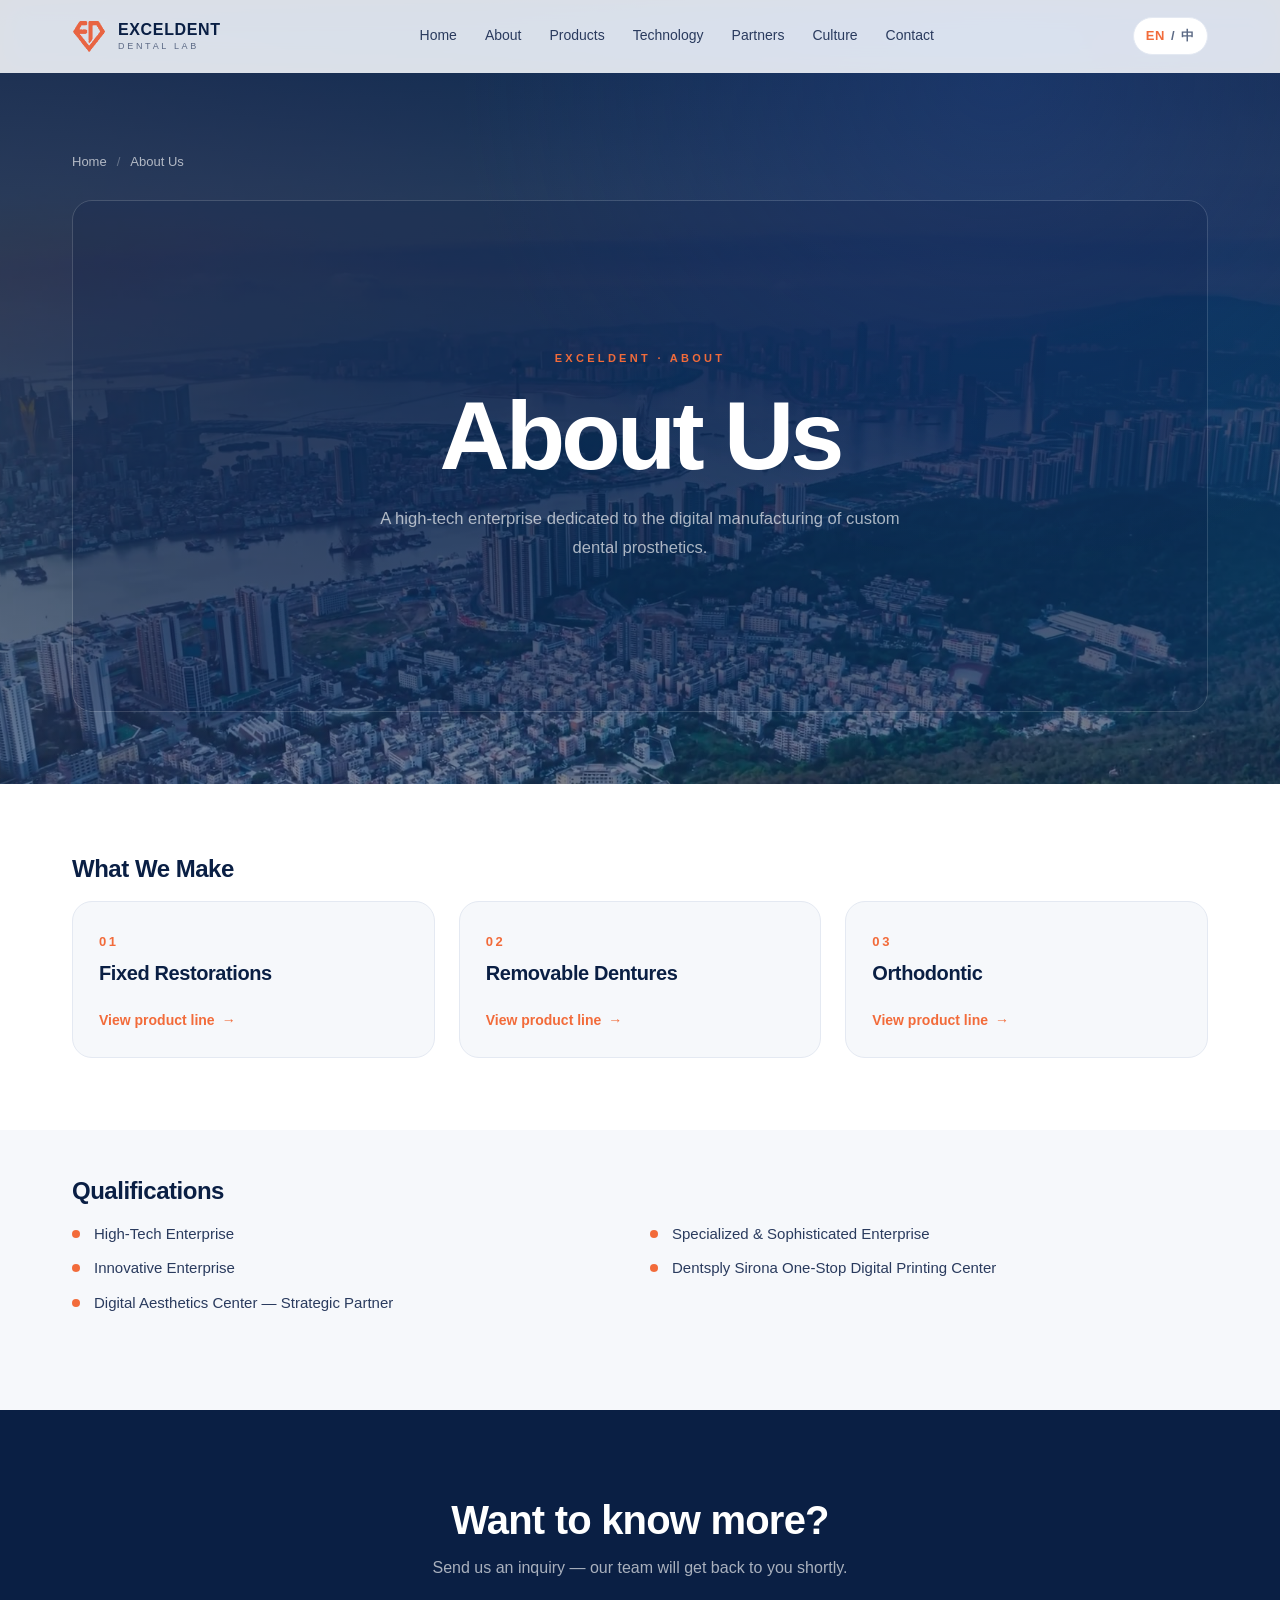
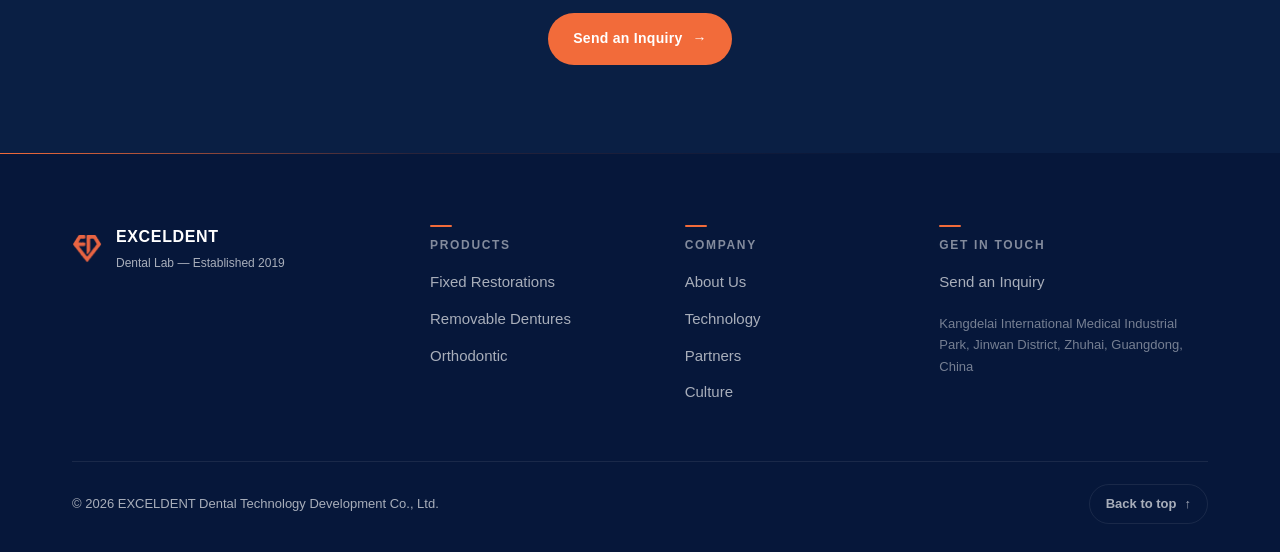
==== about.html @ d8f22cc7 "portfolio: 移除浏览器标签页品牌图标（favicon）" ====
<!DOCTYPE html>
<html lang="en" data-lang="en">
<head>
  <meta charset="UTF-8" />
  <meta name="viewport" content="width=device-width, initial-scale=1.0" />
  <!-- 语言偏好恢复：必须在样式与内容渲染前执行，否则会「先闪英文再变中文」 -->
  <script>
    (function () {
      var L = 'en';
      try {
        var v = localStorage.getItem('exceldent-lang');
        if (v === 'cn' || v === 'en') L = v;
      } catch (e) { /* file:// 或隐私模式下不可用，保持默认英文 */ }
      document.documentElement.setAttribute('data-lang', L);
      document.documentElement.setAttribute('lang', L === 'cn' ? 'zh-CN' : 'en');
    })();
  </script>
  <title>个人作品集 · 关于本项目</title>
  <link rel="stylesheet" href="styles.css" />
</head>
<body>

  <!-- ========== Header（与首页一致） ========== -->
  <header class="site-header" id="site-header">
    <div class="container nav">
      <a href="index.html" class="logo" aria-label="EXCELDENT Dental Lab">
        <span class="logo-mark" aria-hidden="true">
          <img src="assets/brand/diamond-logo.png" alt="" width="34" height="33" />
        </span>
        <span class="logo-text">
          <span class="logo-name">EXCELDENT</span>
          <span class="logo-sub" data-en="DENTAL LAB" data-cn="口腔实验室">DENTAL LAB</span>
        </span>
      </a>

      <nav class="nav-links" aria-label="Primary">
        <a href="index.html" data-en="Home" data-cn="首页">Home</a>
        <a href="index.html#about" data-en="About" data-cn="关于">About</a>
        <a href="index.html#products" data-en="Products" data-cn="产品">Products</a>
        <a href="index.html#technology" data-en="Technology" data-cn="智造">Technology</a>
        <a href="index.html#partners" data-en="Partners" data-cn="伙伴">Partners</a>
        <a href="index.html#culture" data-en="Culture" data-cn="文化">Culture</a>
        <a href="index.html#contact" data-en="Contact" data-cn="联系">Contact</a>
      </nav>

      <div class="nav-actions">
        <button class="lang-toggle" id="lang-toggle" type="button" aria-label="Switch language">
          <span class="lang-opt lang-active" data-lang-opt="en">EN</span>
          <span class="lang-divider">/</span>
          <span class="lang-opt" data-lang-opt="cn">中</span>
        </button>
        <button class="nav-burger" id="nav-burger" type="button" aria-label="Toggle menu">
          <span></span><span></span><span></span>
        </button>
      </div>
    </div>
  </header>

  <main>

    <!-- ========== 版头（像素切换矩阵：关于我们 ⇄ 公司简介） ========== -->
    <section class="pd-hero pd-hero--swap">
      <div class="pd-hero-photo pd-hero-photo--aerial" aria-hidden="true"></div>
      <div class="pd-hero-veil" aria-hidden="true"></div>
      <div class="container pd-hero-content">
        <nav class="pd-crumb" aria-label="Breadcrumb">
          <a href="index.html" data-en="Home" data-cn="首页">Home</a>
          <span class="pd-crumb-sep">/</span>
          <span data-en="About Us" data-cn="关于我们">About Us</span>
        </nav>

        <div class="pixel-swap pixel-swap--hero" id="about-swap">
          <div class="pixel-swap__layer" data-visible="true" id="as-layer-1"></div>
          <div class="pixel-swap__layer" data-visible="false" id="as-layer-2"></div>
        </div>
      </div>
    </section>

    <!-- ========== 主营业务（独立板块）：只放大类名与跳转，具体品类见详情页 ========== -->
    <section class="ab-products">
      <div class="container">
        <h2 class="ab-heading" data-en="What We Make" data-cn="主营业务">What We Make</h2>
        <ul class="ab-lines">
          <li class="ab-line">
            <span class="pd-item-num">01</span>
            <h3 class="pd-item-title" data-en="Fixed Restorations" data-cn="固定修复体">Fixed Restorations</h3>
            <a class="pd-item-link" href="product.html?line=fixed">
              <span data-en="View product line" data-cn="查看产品线">View product line</span>
              <span aria-hidden="true">→</span>
            </a>
          </li>
          <li class="ab-line">
            <span class="pd-item-num">02</span>
            <h3 class="pd-item-title" data-en="Removable Dentures" data-cn="活动可摘义齿">Removable Dentures</h3>
            <a class="pd-item-link" href="product.html?line=removable">
              <span data-en="View product line" data-cn="查看产品线">View product line</span>
              <span aria-hidden="true">→</span>
            </a>
          </li>
          <li class="ab-line">
            <span class="pd-item-num">03</span>
            <h3 class="pd-item-title" data-en="Orthodontic" data-cn="正畸产品线">Orthodontic</h3>
            <a class="pd-item-link" href="product.html?line=ortho">
              <span data-en="View product line" data-cn="查看产品线">View product line</span>
              <span aria-hidden="true">→</span>
            </a>
          </li>
        </ul>
      </div>
    </section>

    <!-- ========== 公司简介与资质 ========== -->
    <section class="pd-main">
      <div class="container">

        <!-- 资质 -->
        <h2 class="ab-heading" data-en="Qualifications" data-cn="荣誉资质">Qualifications</h2>
        <ul class="ab-qual">
          <li data-en="High-Tech Enterprise" data-cn="高新技术企业">High-Tech Enterprise</li>
          <li data-en="Specialized & Sophisticated Enterprise" data-cn="专精特新企业">Specialized &amp; Sophisticated Enterprise</li>
          <li data-en="Innovative Enterprise" data-cn="创新型企业">Innovative Enterprise</li>
          <li data-en="Dentsply Sirona One-Stop Digital Printing Center" data-cn="登士柏西诺德一站式数字化打印中心">Dentsply Sirona One-Stop Digital Printing Center</li>
          <li data-en="Digital Aesthetics Center — Strategic Partner" data-cn="数字美学共享中心战略合作伙伴">Digital Aesthetics Center — Strategic Partner</li>
        </ul>

      </div>
    </section>

    <!-- ========== CTA ========== -->
    <section class="pd-cta">
      <div class="container">
        <h2 class="pd-cta-title" data-en="Want to know more?" data-cn="想了解更多？">Want to know more?</h2>
        <p class="pd-cta-text" data-en="Send us an inquiry — our team will get back to you shortly." data-cn="发送询单，我们的团队会尽快与您联系。">Send us an inquiry — our team will get back to you shortly.</p>
        <a class="btn btn-primary" href="index.html#contact">
          <span data-en="Send an Inquiry" data-cn="发送询单">Send an Inquiry</span>
          <span class="btn-arrow" aria-hidden="true">→</span>
        </a>
      </div>
    </section>

  </main>

  <!-- ========== Footer（与首页一致） ========== -->
  <footer class="site-footer">
    <div class="container">
      <div class="footer-top">
        <div class="footer-col footer-col--brand">
          <div class="footer-brand">
            <span class="logo-mark" aria-hidden="true">
              <img src="assets/brand/diamond-logo.png" alt="" width="30" height="29" />
            </span>
            <div>
              <div class="footer-name">EXCELDENT</div>
              <div class="footer-sub" data-en="Dental Lab — Established 2019" data-cn="口腔实验室 — 始于 2019">Dental Lab — Established 2019</div>
            </div>
          </div>
        </div>

        <nav class="footer-col" aria-label="Products">
          <h4 class="footer-heading" data-en="Products" data-cn="产品">Products</h4>
          <ul class="footer-links">
            <li><a href="product.html?line=fixed" data-en="Fixed Restorations" data-cn="固定修复体">Fixed Restorations</a></li>
            <li><a href="product.html?line=removable" data-en="Removable Dentures" data-cn="活动可摘义齿">Removable Dentures</a></li>
            <li><a href="product.html?line=ortho" data-en="Orthodontic" data-cn="正畸产品线">Orthodontic</a></li>
          </ul>
        </nav>

        <nav class="footer-col" aria-label="Company">
          <h4 class="footer-heading" data-en="Company" data-cn="关于">Company</h4>
          <ul class="footer-links">
            <li><a href="about.html" data-en="About Us" data-cn="企业简介">About Us</a></li>
            <li><a href="index.html#technology" data-en="Technology" data-cn="智造实力">Technology</a></li>
            <li><a href="index.html#partners" data-en="Partners" data-cn="合作伙伴">Partners</a></li>
            <li><a href="index.html#culture" data-en="Culture" data-cn="企业文化">Culture</a></li>
          </ul>
        </nav>

        <div class="footer-col">
          <h4 class="footer-heading" data-en="Get in Touch" data-cn="联系我们">Get in Touch</h4>
          <ul class="footer-links">
            <li><a href="index.html#contact" data-en="Send an Inquiry" data-cn="发送询单">Send an Inquiry</a></li>
          </ul>
          <p class="footer-address" data-en="Kangdelai International Medical Industrial Park, Jinwan District, Zhuhai, Guangdong, China" data-cn="广东省珠海市金湾区康德莱国际医疗产业园">Kangdelai International Medical Industrial Park, Jinwan District, Zhuhai, Guangdong, China</p>
        </div>
      </div>

      <div class="footer-bottom">
        <div class="footer-text" data-en="© 2026 EXCELDENT Dental Technology Development Co., Ltd." data-cn="© 2026 珠海优里卡齿科技术开发有限公司">© 2026 EXCELDENT Dental Technology Development Co., Ltd.</div>
        <button class="footer-top-btn" id="footer-top-btn" type="button">
          <span data-en="Back to top" data-cn="返回顶部">Back to top</span>
          <span class="footer-top-arrow" aria-hidden="true">↑</span>
        </button>
      </div>
    </div>
  </footer>

  <script src="page.js"></script>
  <script src="pixelswap.js"></script>
  <script src="about-swap.js"></script>
  <script src="target-cursor.js"></script>
  <script>
    window.SITE.setTitle('Portfolio · About This Project', '个人作品集 · 关于本项目');
  </script>
</body>
</html>
---- styles.css ----
/* ================================================================
   EXCELDENT Dental Lab — Model Site
   Design tokens
   ================================================================ */
:root {
  /* Brand */
  --navy-900: #0A1F44;
  --navy-800: #112755;
  --navy-700: #1B3266;
  --navy-50:  #EAF0F9;
  --orange:   #F26B3A;
  --orange-d: #D9552A;

  /* Surfaces */
  --bg:        #FFFFFF;
  --bg-alt:    #F6F8FB;
  --bg-dark:   var(--navy-900);
  --bg-dark-2: #06173A;

  /* Text */
  --ink:       #0A1F44;
  --ink-soft:  #2A3B5E;
  --muted:     #5C6A85;
  --on-dark:   #FFFFFF;
  --on-dark-muted: rgba(255, 255, 255, 0.65);

  /* Lines */
  --line:      #E4E9F2;
  --line-dark: rgba(255, 255, 255, 0.08);

  /* Type — 系统字体栈，中英文混合，零外部依赖、完全离线可用 */
  --font-sans: -apple-system, BlinkMacSystemFont, 'Segoe UI', 'PingFang SC',
               'Microsoft YaHei', 'Helvetica Neue', Arial, sans-serif;

  /* Radii */
  --r-sm: 8px;
  --r-md: 14px;
  --r-lg: 20px;
  --r-xl: 28px;

  /* Shadows */
  --shadow-sm: 0 1px 2px rgba(10, 31, 68, 0.06);
  --shadow-md: 0 8px 24px rgba(10, 31, 68, 0.08);
  --shadow-lg: 0 24px 60px rgba(10, 31, 68, 0.12);

  /* Container */
  --container: 1200px;
  --gutter: 32px;
}

/* ================================================================
   Reset
   ================================================================ */
*, *::before, *::after { box-sizing: border-box; }
html { scroll-behavior: smooth; -webkit-text-size-adjust: 100%; }
body {
  margin: 0;
  font-family: var(--font-sans);
  color: var(--ink);
  background: var(--bg);
  line-height: 1.55;
  font-weight: 400;
  -webkit-font-smoothing: antialiased;
  -moz-osx-font-smoothing: grayscale;
}
img, svg { display: block; max-width: 100%; }
button, input, select, textarea { font: inherit; color: inherit; }
a { color: inherit; text-decoration: none; }
ul, ol { padding: 0; margin: 0; list-style: none; }
h1, h2, h3, h4 { margin: 0; font-weight: 800; letter-spacing: -0.02em; line-height: 1.1; }
p { margin: 0; }
.container {
  max-width: var(--container);
  margin: 0 auto;
  padding: 0 var(--gutter);
}

/* ================================================================
   Reveal animation (initial state)
   ================================================================ */
/* 默认可见 —— JS 未就绪或加载失败时内容照常可读，避免整页空白。
   只有 <html> 带上 .js-anim（由 head 内联脚本添加）才交出隐藏初始态给动画接管。 */
.js-anim .reveal, .js-anim .reveal-line, .js-anim [data-reveal] {
  opacity: 0;
  transform: translateY(20px);
}
.reveal-line {
  display: block;
  /* 不再 overflow:hidden — 之前裁掉了 g/p/q/y 等字母的 descender 下伸部分 */
}
.reveal.is-in, .reveal-line.is-in, [data-reveal].is-in {
  opacity: 1;
  transform: none;
  transition: opacity 0.8s ease, transform 0.8s cubic-bezier(0.2, 0.7, 0.2, 1);
}

/* 仅中文显示的元素（如面向公司内部的演示说明） */
html[data-lang="en"] .cn-only { display: none; }

/* ================================================================
   Header
   ================================================================ */
.site-header {
  position: fixed;
  top: 0; left: 0; right: 0;
  z-index: 100;
  background: rgba(255, 255, 255, 0.85);
  backdrop-filter: saturate(180%) blur(14px);
  -webkit-backdrop-filter: saturate(180%) blur(14px);
  border-bottom: 1px solid transparent;
  transition: background 0.3s ease, border-color 0.3s ease;
}
.site-header.is-scrolled {
  background: rgba(255, 255, 255, 0.95);
  border-bottom-color: var(--line);
}
.nav {
  display: flex;
  align-items: center;
  justify-content: space-between;
  height: 72px;
  gap: 24px;
}
.logo {
  display: flex;
  align-items: center;
  gap: 12px;
  color: var(--navy-900);
}
.logo-mark {
  color: var(--orange);
  display: inline-flex;
}
.logo-text {
  display: flex;
  flex-direction: column;
  line-height: 1;
}
.logo-name {
  font-weight: 900;
  letter-spacing: 0.04em;
  font-size: 16px;
  color: var(--navy-900);
}
.logo-sub {
  font-size: 9px;
  letter-spacing: 0.3em;
  color: var(--muted);
  margin-top: 4px;
}
.nav-links {
  display: flex;
  align-items: center;
  gap: 28px;
}
.nav-links a {
  font-size: 14px;
  font-weight: 500;
  color: var(--ink-soft);
  position: relative;
  padding: 6px 0;
  transition: color 0.2s ease;
}
.nav-links a::after {
  content: '';
  position: absolute;
  left: 0; bottom: 0;
  height: 2px; width: 0;
  background: var(--orange);
  transition: width 0.25s ease;
}
.nav-links a:hover { color: var(--navy-900); }
.nav-links a:hover::after { width: 100%; }
.nav-actions {
  display: flex;
  align-items: center;
  gap: 16px;
}
.lang-toggle {
  display: inline-flex;
  align-items: center;
  gap: 6px;
  padding: 8px 12px;
  border: 1px solid var(--line);
  background: var(--bg);
  border-radius: 999px;
  cursor: pointer;
  font-size: 13px;
  font-weight: 600;
  letter-spacing: 0.05em;
  transition: border-color 0.2s ease, background 0.2s ease;
}
.lang-toggle:hover { border-color: var(--navy-900); }
.lang-toggle .lang-opt { color: var(--muted); transition: color 0.2s ease; }
.lang-toggle .lang-opt.lang-active { color: var(--orange); }
.lang-toggle .lang-divider { color: var(--muted); }
.nav-burger {
  display: none;
  width: 40px; height: 40px;
  background: transparent;
  border: 1px solid var(--line);
  border-radius: 10px;
  cursor: pointer;
  flex-direction: column;
  justify-content: center;
  align-items: center;
  gap: 4px;
  padding: 0;
}
.nav-burger span {
  display: block;
  width: 18px;
  height: 2px;
  background: var(--navy-900);
  border-radius: 1px;
}

/* ================================================================
   Hero
   ================================================================ */
.hero {
  position: relative;
  min-height: 100vh;
  background: var(--navy-900);
  color: var(--on-dark);
  overflow: hidden;
  display: flex;
  align-items: center;
  padding: 120px 0 80px;
}
.hero-bg {
  position: absolute;
  inset: 0;
  pointer-events: none;
}

/* Hero 背景层：园区实景（EXCELDENT 厂房正面）+ 深蓝遮罩
   遮罩沿用「中」档 —— 深蓝渐变 .95/.86/.70 + 右上蓝 radial；不叠网格层
   取景 center 80%：楼顶 EXCELDENT 标志升至标题上方空档，不被文字压住 */
.hero-photo {
  position: absolute;
  inset: 0;
  background-image: url("assets/hero/exceldent-hq.jpg");
  background-size: cover;
  background-position: center 80%;
  transform: scale(1.04);
}
.hero-veil {
  position: absolute;
  inset: 0;
  background:
    linear-gradient(100deg,
      rgba(10, 31, 68, 0.95) 0%,
      rgba(10, 31, 68, 0.86) 45%,
      rgba(10, 31, 68, 0.70) 100%),
    radial-gradient(ellipse at 72% 26%, rgba(27, 77, 198, 0.26), transparent 62%);
}

.hero-grid {
  position: absolute;
  inset: 0;
  background-image:
    linear-gradient(rgba(255, 255, 255, 0.04) 1px, transparent 1px),
    linear-gradient(90deg, rgba(255, 255, 255, 0.04) 1px, transparent 1px);
  background-size: 60px 60px;
  mask-image: radial-gradient(ellipse at 50% 40%, #000 30%, transparent 80%);
  -webkit-mask-image: radial-gradient(ellipse at 50% 40%, #000 30%, transparent 80%);
}
.hero-glow {
  position: absolute;
  border-radius: 50%;
  filter: blur(120px);
  opacity: 0.35;
}
.hero-glow--orange {
  width: 480px; height: 480px;
  background: var(--orange);
  top: 10%; left: -100px;
  opacity: 0.18;
}
.hero-glow--blue {
  width: 600px; height: 600px;
  background: #1B4DC6;
  bottom: -200px; right: -150px;
  opacity: 0.25;
}
.hero-content {
  position: relative;
  z-index: 2;
  max-width: 980px;
}
.hero-eyebrow {
  position: relative;
  top: 36px; /* 下移让出背景楼顶 EXCELDENT 字样（纯视觉偏移，不动布局） */
  display: inline-flex;
  align-items: center;
  gap: 10px;
  font-size: 12px;
  font-weight: 600;
  letter-spacing: 0.25em;
  text-transform: uppercase;
  color: var(--on-dark-muted);
  padding: 8px 16px;
  border: 1px solid var(--line-dark);
  border-radius: 999px;
  background: rgba(255, 255, 255, 0.04);
}
.hero-eyebrow-dot {
  width: 6px; height: 6px;
  background: var(--orange);
  border-radius: 50%;
  box-shadow: 0 0 12px var(--orange);
}
.hero-title {
  margin-top: 28px;
  font-size: clamp(44px, 6.5vw, 88px);
  font-weight: 900;
  letter-spacing: -0.035em;
  line-height: 1.15; /* 1.02 → 1.15 修复 g 下伸被切 */
  padding-bottom: 0.1em; /* 保险:再给 descender 一点空间 */
}
/* 纯橙色不用渐变 — background-clip:text 在 Chromium 下不渲染 descender 区域,
   导致 g/p/q/y 的下伸圆弧形状缺失。改用纯色保证 descender 完整 */
.hero-title-accent {
  color: var(--orange);
}
.hero-lede {
  margin-top: 28px;
  max-width: 720px;
  font-size: clamp(16px, 1.4vw, 19px);
  line-height: 1.6;
  color: var(--on-dark-muted);
  font-weight: 400;
}
.hero-ctas {
  display: flex;
  align-items: center;
  gap: 16px;
  margin-top: 40px;
  flex-wrap: wrap;
}
.hero-meta {
  display: flex;
  align-items: center;
  gap: 32px;
  margin-top: 80px;
  padding-top: 32px;
  border-top: 1px solid var(--line-dark);
}
.hero-meta-item {
  display: flex;
  flex-direction: column;
  gap: 6px;
}
.hero-meta-num {
  font-size: 28px;
  font-weight: 800;
  color: var(--on-dark);
  letter-spacing: -0.02em;
}
.hero-meta-label {
  font-size: 12px;
  font-weight: 600;
  color: var(--on-dark-muted);
  letter-spacing: 0.15em;
  text-transform: uppercase;
}
.hero-meta-divider {
  width: 1px; height: 36px;
  background: var(--line-dark);
}
.scroll-cue {
  position: absolute;
  bottom: 32px;
  left: 50%;
  transform: translateX(-50%);
  display: flex;
  flex-direction: column;
  align-items: center;
  gap: 10px;
  font-size: 10px;
  font-weight: 700;
  letter-spacing: 0.4em;
  color: var(--on-dark-muted);
  z-index: 2;
}
.scroll-cue-line {
  width: 1px;
  height: 48px;
  background: linear-gradient(180deg, var(--on-dark-muted), transparent);
  animation: scrollPulse 2.4s ease-in-out infinite;
}
@keyframes scrollPulse {
  0%, 100% { opacity: 0.3; transform: scaleY(0.6); transform-origin: top; }
  50% { opacity: 1; transform: scaleY(1); }
}

/* ================================================================
   Buttons
   ================================================================ */
.btn {
  display: inline-flex;
  align-items: center;
  gap: 10px;
  padding: 14px 24px;
  border-radius: 999px;
  font-weight: 600;
  font-size: 14px;
  letter-spacing: 0.02em;
  cursor: pointer;
  border: 1px solid transparent;
  transition: transform 0.2s ease, background 0.2s ease, border-color 0.2s ease, color 0.2s ease;
}
.btn-arrow { transition: transform 0.2s ease; }
.btn:hover .btn-arrow { transform: translateX(4px); }
.btn-primary {
  background: var(--orange);
  color: #FFFFFF;
}
.btn-primary:hover { background: var(--orange-d); transform: translateY(-1px); }
.btn-ghost {
  background: transparent;
  color: var(--on-dark);
  border-color: var(--line-dark);
}
.btn-ghost:hover { background: rgba(255, 255, 255, 0.06); border-color: var(--on-dark); }
.btn-block { width: 100%; justify-content: center; }

/* 点击即时反馈：按压回弹 */
.btn:active { transform: scale(0.97); }
.btn-primary:active { transform: scale(0.97); }

/* 按钮加载态 */
.btn-spinner {
  display: none;
  width: 14px; height: 14px; flex: none;
  border: 2px solid rgba(255, 255, 255, 0.35);
  border-top-color: #FFFFFF;
  border-radius: 50%;
  animation: spin 0.7s linear infinite;
}
@keyframes spin { to { transform: rotate(360deg); } }
.btn.is-loading .btn-spinner { display: block; }
.btn.is-loading .btn-arrow { display: none; }
.btn.is-loading { pointer-events: none; opacity: 0.88; }
.btn.is-loading:hover { transform: none; }
.btn.is-done { background: #1D9E75; pointer-events: none; }

@media (prefers-reduced-motion: reduce) {
  .btn-spinner { animation-duration: 1.6s; }
}

/* ================================================================
   Section base
   ================================================================ */
section { padding: 100px 0; }
.section-head {
  text-align: center;
  max-width: 720px;
  margin: 0 auto 60px;
}
.section-head--left { text-align: left; margin-left: 0; }
.section-eyebrow {
  display: inline-block;
  font-size: 12px;
  font-weight: 700;
  letter-spacing: 0.25em;
  color: var(--orange);
  text-transform: uppercase;
  margin-bottom: 16px;
}
.section-title {
  font-size: clamp(32px, 4vw, 52px);
  font-weight: 800;
  letter-spacing: -0.03em;
  color: var(--ink);
}
.section-lede {
  margin-top: 16px;
  font-size: 17px;
  line-height: 1.6;
  color: var(--muted);
}

/* ================================================================
   Stats
   ================================================================ */
.stats { background: var(--bg-alt); }
.stats-grid {
  display: grid;
  grid-template-columns: repeat(4, 1fr);
  gap: 0;
  border: 1px solid var(--line);
  border-radius: var(--r-lg);
  background: var(--bg);
  overflow: hidden;
}
.stat-card {
  padding: 40px 32px;
  border-right: 1px solid var(--line);
  display: flex;
  flex-direction: column;
  gap: 6px;
}
.stat-card:last-child { border-right: 0; }
.stat-num {
  font-size: 48px;
  font-weight: 900;
  color: var(--navy-900);
  letter-spacing: -0.03em;
  line-height: 1;
}
.stat-label {
  font-size: 15px;
  font-weight: 600;
  color: var(--ink-soft);
  margin-top: 8px;
}
.stat-sub {
  font-size: 13px;
  color: var(--muted);
}

/* ================================================================
   About / Pillars
   ================================================================ */
.about { background: var(--bg); }
.pillars {
  display: grid;
  grid-template-columns: repeat(3, 1fr);
  gap: 24px;
}
.pillar {
  padding: 40px 32px;
  background: var(--bg-alt);
  border: 1px solid var(--line);
  border-radius: var(--r-lg);
  transition: transform 0.3s ease, box-shadow 0.3s ease, border-color 0.3s ease;
}
.pillar:hover {
  transform: translateY(-4px);
  box-shadow: var(--shadow-md);
  border-color: var(--navy-900);
}
.pillar--accent {
  background: var(--navy-900);
  color: var(--on-dark);
  border-color: var(--navy-900);
}
.pillar--accent .pillar-text { color: var(--on-dark-muted); }
.pillar-num {
  font-size: 13px;
  font-weight: 700;
  letter-spacing: 0.2em;
  color: var(--orange);
}
.pillar-title {
  font-size: 24px;
  font-weight: 800;
  margin-top: 16px;
}
.pillar-text {
  margin-top: 16px;
  color: var(--muted);
  font-size: 15px;
  line-height: 1.6;
}
.pillar-tags {
  display: flex;
  gap: 8px;
  margin-top: 24px;
  flex-wrap: wrap;
}
.pillar-tags li {
  font-size: 12px;
  font-weight: 600;
  padding: 6px 12px;
  background: var(--navy-900);
  border: 1px solid var(--navy-900);
  border-radius: 999px;
  color: #FFFFFF;
  transition: background 0.25s ease, color 0.25s ease, border-color 0.25s ease;
  cursor: default;
}
.pillar-tags li:hover {
  background: #FFFFFF;
  border-color: var(--navy-900);
  color: var(--navy-900);
}
.pillar--accent .pillar-tags li {
  background: #FFFFFF;
  border-color: #FFFFFF;
  color: var(--navy-900);
}
.pillar--accent .pillar-tags li:hover {
  background: rgba(255, 255, 255, 0.12);
  border-color: #FFFFFF;
  color: #FFFFFF;
}

/* ================================================================
   Products
   ================================================================ */
.products { background: var(--bg-alt); }
.product-grid {
  display: grid;
  grid-template-columns: repeat(3, 1fr);
  gap: 24px;
}
.product-card {
  background: var(--bg);
  border: 1px solid var(--line);
  border-radius: var(--r-lg);
  overflow: hidden;
  position: relative;
  transition: box-shadow 0.35s ease, border-color 0.35s ease, background 0.35s ease;
  display: flex;
  flex-direction: column;
}
/* 悬停：明显但克制 —— 只改"表面",不做整卡位移，
   保证三张卡始终顶部/底部齐平 */
.product-card:hover {
  box-shadow: var(--shadow-lg);
  border-color: rgba(242, 107, 58, 0.6);
  background: #FFFFFF;
}
/* 顶部橙色指示线：从左铺到右（absolute，不占布局，不影响卡片高度） */
.product-card::before {
  content: '';
  position: absolute;
  top: 0; left: 0; right: 0;
  height: 3px;
  background: var(--orange);
  transform: scaleX(0);
  transform-origin: left;
  transition: transform 0.35s cubic-bezier(0.2, 0.7, 0.2, 1);
  z-index: 2;
}
.product-card:hover::before { transform: scaleX(1); }
.product-visual {
  aspect-ratio: 4/3;
  position: relative;
  background: linear-gradient(135deg, var(--navy-900) 0%, var(--navy-700) 100%);
  overflow: hidden;
}
.product-visual::before {
  content: '';
  position: absolute;
  inset: 0;
  background-image:
    linear-gradient(rgba(255, 255, 255, 0.06) 1px, transparent 1px),
    linear-gradient(90deg, rgba(255, 255, 255, 0.06) 1px, transparent 1px);
  background-size: 32px 32px;
  mask-image: radial-gradient(circle at 70% 30%, #000 20%, transparent 70%);
  -webkit-mask-image: radial-gradient(circle at 70% 30%, #000 20%, transparent 70%);
}
.product-visual--1 .product-glyph {
  position: absolute; inset: 0; margin: auto;
  width: 100px; height: 100px;
  background: linear-gradient(135deg, var(--orange) 0%, #FFA26F 100%);
  clip-path: polygon(50% 5%, 95% 30%, 95% 70%, 50% 95%, 5% 70%, 5% 30%);
  box-shadow: 0 20px 60px rgba(242, 107, 58, 0.4);
}
.product-visual--2 .product-glyph {
  position: absolute; inset: 0; margin: auto;
  width: 120px; height: 80px;
  background: linear-gradient(135deg, #FFFFFF 0%, #EAF0F9 100%);
  border-radius: 50% 50% 50% 50% / 60% 60% 40% 40%;
  box-shadow: 0 16px 50px rgba(255, 255, 255, 0.2);
}
.product-visual--3 .product-glyph {
  position: absolute; inset: 0; margin: auto;
  width: 110px; height: 110px;
  background: transparent;
  border: 6px solid var(--orange);
  border-radius: 50%;
  box-shadow: 0 0 0 6px rgba(242, 107, 58, 0.25);
}
.product-visual--image {
  display: flex;
  align-items: center;
  justify-content: center;
  padding: 14px;
}
.product-visual--image .product-img {
  display: block;
  max-width: 100%;
  max-height: 100%;
  width: auto;
  height: auto;
  object-fit: contain;
  filter: drop-shadow(0 14px 40px rgba(0, 0, 0, 0.35));
  transition: transform 0.5s cubic-bezier(0.2, 0.7, 0.2, 1);
}
/* 悬停：产品图轻微放大上浮 */
.product-card:hover .product-img {
  transform: scale(1.08) translateY(-4px);
}
/* 悬停：正畸卡的圆环标识同步放大 */
.product-visual--3 .product-glyph {
  transition: transform 0.5s cubic-bezier(0.2, 0.7, 0.2, 1);
}
.product-card:hover .product-visual--3 .product-glyph {
  transform: scale(1.12);
}
/* 高光扫过：一条斜向光带从左划到右（只加在带实拍图的视觉区，
   正畸卡的 ::after 被中心橙点占用，不能共用） */
.product-visual--image::after {
  content: '';
  position: absolute;
  top: 0; left: -70%;
  width: 50%; height: 100%;
  background: linear-gradient(100deg, transparent, rgba(255, 255, 255, 0.16), transparent);
  transform: skewX(-18deg);
  pointer-events: none;
}
.product-card:hover .product-visual--image::after {
  left: 130%;
  transition: left 0.7s ease;
}
.product-visual--3::after {
  content: '';
  position: absolute; top: 50%; left: 50%;
  transform: translate(-50%, -50%);
  width: 50px; height: 50px;
  background: var(--orange);
  border-radius: 50%;
}
.product-meta {
  padding: 28px 28px 32px;
  display: flex;
  flex-direction: column;
  flex: 1;
}
.product-title {
  font-size: 22px;
  font-weight: 800;
  color: var(--ink);
}
.product-text {
  margin-top: 12px;
  color: var(--muted);
  font-size: 15px;
  line-height: 1.6;
}
.product-list {
  margin-top: 20px;
  display: flex;
  flex-direction: column;
  gap: 10px;
  border-top: 1px solid var(--line);
  padding-top: 20px;
}
.product-list li {
  position: relative;
  padding-left: 20px;
  font-size: 14px;
  font-weight: 500;
  color: var(--ink-soft);
}
.product-list li::before {
  content: '';
  position: absolute;
  left: 0; top: 8px;
  width: 8px; height: 8px;
  background: var(--orange);
  border-radius: 50%;
}

/* ---- 产品卡 = 整卡可点，跳转产品线详情页 ---- */
a.product-card { cursor: pointer; }
.product-more {
  /* auto：把提示推到卡底，三张卡的「查看产品线」落在同一水平线 */
  margin-top: auto;
  padding-top: 18px;
  align-self: flex-start;
  position: relative;
  display: inline-flex;
  align-items: center;
  gap: 8px;
  font-size: 14px;
  font-weight: 600;
  color: var(--orange);
}
/* 悬停：下划线从左延展到右 + 箭头前冲 */
.product-more::after {
  content: '';
  position: absolute;
  left: 0; bottom: -5px;
  width: 0; height: 2px;
  background: var(--orange);
  transition: width 0.35s cubic-bezier(0.2, 0.7, 0.2, 1);
}
.product-card:hover .product-more::after { width: 100%; }
.product-more-arrow { transition: transform 0.3s ease; }
.product-card:hover .product-more-arrow { transform: translateX(7px); }

/* ================================================================
   Product detail page (product.html)
   ================================================================ */
.pd-hero {
  position: relative;
  background: var(--navy-900);
  color: var(--on-dark);
  padding: 168px 0 80px;
  overflow: hidden;
}
.pd-hero-content { position: relative; z-index: 2; }
.pd-crumb {
  display: flex;
  align-items: center;
  gap: 10px;
  font-size: 13px;
  font-weight: 500;
  color: var(--on-dark-muted);
  margin-bottom: 28px;
}
.pd-crumb a { transition: color 0.2s ease; }
.pd-crumb a:hover { color: var(--orange); }
.pd-crumb-sep { opacity: 0.45; }
.pd-title {
  font-size: clamp(36px, 5vw, 60px);
  font-weight: 900;
  letter-spacing: -0.03em;
}
.pd-lede {
  margin-top: 18px;
  max-width: 720px;
  font-size: clamp(15px, 1.4vw, 18px);
  line-height: 1.6;
  color: var(--on-dark-muted);
}
.pd-main { background: var(--bg-alt); padding: 48px 0 96px; }
.pd-note {
  background: #FFF4EE;
  border: 1px solid rgba(242, 107, 58, 0.35);
  color: #9A4A22;
  padding: 14px 18px;
  border-radius: 12px;
  font-size: 13px;
  line-height: 1.55;
  margin-bottom: 32px;
}
.pd-grid {
  display: grid;
  grid-template-columns: repeat(3, 1fr);
  gap: 24px;
}
.pd-item {
  background: var(--bg);
  border: 1px solid var(--line);
  border-radius: var(--r-lg);
  /* 图片置顶：内边距交给 .pd-body，图片才能贴到卡片边缘 */
  padding: 0;
  overflow: hidden;
  display: flex;
  flex-direction: column;
  transition: transform 0.3s ease, box-shadow 0.3s ease, border-color 0.3s ease;
}

/* ---- 图片占位：背景统一深蓝（品牌色），材质名压在其上 ----
   换真图时把 .pd-ph 整块换成 <img> 即可，其余结构无需改动 */
.pd-ph {
  position: relative;
  aspect-ratio: 4 / 3;
  width: 100%;
  display: flex;
  align-items: center;
  justify-content: center;
  overflow: hidden;
  background: linear-gradient(160deg, var(--navy-900) 0%, var(--navy-700) 100%);
}
.pd-ph::after {
  content: '';
  position: absolute; inset: 0;
  background-image:
    linear-gradient(rgba(255, 255, 255, 0.05) 1px, transparent 1px),
    linear-gradient(90deg, rgba(255, 255, 255, 0.05) 1px, transparent 1px);
  background-size: 26px 26px;
  mask-image: radial-gradient(circle at 50% 45%, #000 15%, transparent 70%);
  -webkit-mask-image: radial-gradient(circle at 50% 45%, #000 15%, transparent 70%);
}
.pd-ph .ph-mark {
  position: relative;
  z-index: 1;
  padding: 0 18px;
  text-align: center;
  font-size: 15px;
  font-weight: 700;
  letter-spacing: 0.1em;
  color: rgba(255, 255, 255, 0.92);
}
.pd-ph .ph-tag {
  position: absolute;
  top: 10px; left: 12px;
  z-index: 1;
  font-size: 10px;
  letter-spacing: 0.04em;
  padding: 2px 7px;
  border-radius: 4px;
  background: rgba(255, 255, 255, 0.14);
  color: rgba(255, 255, 255, 0.8);
}

.pd-body {
  padding: 26px 26px 28px;
  display: flex;
  flex-direction: column;
  flex: 1;
}

/* 材质徽章：配色统一（不按材质分色），避免十种新色冲淡品牌色体系。
   独立于图片存在 —— 即便将来换成实拍图，材质信息仍然保留。 */
.mat-badge {
  align-self: flex-start;
  margin-top: 12px;
  font-size: 10.5px;
  font-weight: 700;
  letter-spacing: 0.06em;
  padding: 3px 9px;
  border-radius: 5px;
  background: var(--navy-50);
  color: var(--navy-800);
}

/* ---- 关于我们 · 主营业务（独立板块，只放大类名与跳转）----
   具体品类与材质细分在 product.html 详情页呈现，此处不再重复罗列 */
.ab-products { background: var(--bg); padding: 72px 0; }
.ab-lines {
  display: grid;
  grid-template-columns: repeat(3, 1fr);
  gap: 24px;
}
.ab-line {
  background: var(--bg-alt);
  border: 1px solid var(--line);
  border-radius: var(--r-lg);
  padding: 30px 26px 26px;
  display: flex;
  flex-direction: column;
  transition: box-shadow 0.3s ease, border-color 0.3s ease, transform 0.3s ease;
}
.ab-line:hover {
  box-shadow: var(--shadow-md);
  border-color: rgba(242, 107, 58, 0.6);
  transform: translateY(-3px);
}
.ab-line .pd-item-title { margin-top: 10px; }
.ab-line .pd-item-link { margin-top: auto; padding-top: 26px; }
@media (max-width: 960px) {
  .ab-products { padding: 56px 0; }
  .ab-lines { grid-template-columns: 1fr; }
}
.pd-item:hover {
  transform: translateY(-4px);
  box-shadow: var(--shadow-md);
  border-color: var(--navy-900);
}
.pd-item-num {
  font-size: 13px;
  font-weight: 700;
  letter-spacing: 0.2em;
  color: var(--orange);
}
.pd-item-title {
  margin-top: 14px;
  font-size: 20px;
  font-weight: 800;
  color: var(--ink);
  letter-spacing: -0.02em;
}
.pd-item-desc {
  margin-top: 12px;
  font-size: 14px;
  line-height: 1.65;
  color: var(--muted);
}
.pd-item-note {
  margin-top: auto;
  padding-top: 18px;
  font-size: 12px;
  color: var(--muted);
  border-top: 1px dashed var(--line);
}
.pd-cta {
  background: var(--navy-900);
  color: var(--on-dark);
  text-align: center;
  padding: 88px 0;
}
.pd-cta-title {
  font-size: clamp(26px, 3.4vw, 40px);
  font-weight: 800;
  letter-spacing: -0.02em;
}
.pd-cta-text {
  margin-top: 14px;
  color: var(--on-dark-muted);
  font-size: 16px;
}
.pd-cta .btn { margin-top: 32px; }

/* ================================================================
   Digital workflow / 工艺流程
   ================================================================ */
.process { background: var(--bg); }
.process-steps {
  display: grid;
  grid-template-columns: repeat(4, 1fr);
  gap: 20px;
  position: relative;
}
.process-step {
  background: var(--bg-alt);
  border: 1px solid var(--line);
  border-radius: var(--r-lg);
  padding: 32px 26px;
  position: relative;
  transition: border-color 0.3s ease, box-shadow 0.3s ease;
}
.process-step:hover { border-color: var(--orange); box-shadow: var(--shadow-md); }
/* 步骤之间的连接线（最后一步不画） */
.process-step:not(:last-child)::after {
  content: '';
  position: absolute;
  top: 44px; right: -20px;
  width: 20px; height: 1px;
  background: linear-gradient(90deg, rgba(242, 107, 58, 0.6), rgba(242, 107, 58, 0.15));
}
.process-num {
  display: inline-block;
  font-size: 13px;
  font-weight: 700;
  letter-spacing: 0.2em;
  color: var(--orange);
}
.process-title {
  margin-top: 14px;
  font-size: 19px;
  font-weight: 800;
  color: var(--ink);
  letter-spacing: -0.02em;
}
.process-text {
  margin-top: 12px;
  font-size: 14px;
  line-height: 1.6;
  color: var(--muted);
}
.process-note {
  margin-top: 28px;
  text-align: center;
  font-size: 12px;
  color: var(--muted);
}

/* ================================================================
   About page (about.html)
   ================================================================ */
.about-more { margin-top: 80px; text-align: center; }

/* ---- 版头像素切换矩阵（PixelSwap） ---- */
.pd-hero--swap { padding: 152px 0 72px; }
.pixel-swap {
  position: relative;
  overflow: hidden;
  isolation: isolate;
  outline: none;
}
.pixel-swap--hero {
  width: 100%;
  height: clamp(400px, 40vw, 540px);
  margin-top: 26px;
  border-radius: 20px;
  border: 1px solid rgba(255, 255, 255, 0.14);
  cursor: pointer;
}
.pixel-swap__layer { position: absolute; inset: 0; width: 100%; height: 100%; }
.pixel-swap__layer[data-visible='false'] { visibility: hidden; }
.pixel-swap__grid { position: absolute; inset: 0; z-index: 3; pointer-events: none; }
.pixel-swap__pixel { position: absolute; overflow: hidden; opacity: 0; contain: paint; }
.pixel-swap__pixel-content { position: absolute; }

.as-face {
  position: absolute;
  inset: 0;
  padding: 40px;
  /* 关于我们：直接透出版头的航拍背景，只做极淡垫底保证副标题可读 */
  background: rgba(10, 31, 68, 0.22);
}
.as-face--profile {
  display: flex;
  align-items: center;
  padding: 52px 58px;
  /* 与「关于我们」层保持一致：同样直接透出航拍背景，不做额外填充。
     注：本层会被 PixelSwap 克隆进上百个像素块，这里也不要加 backdrop-filter。 */
}
.as-face--center {
  display: flex;
  flex-direction: column;
  align-items: center;
  justify-content: center;
  text-align: center;
}
.as-eyebrow {
  font-size: 11px;
  font-weight: 700;
  letter-spacing: 0.3em;
  text-transform: uppercase;
  color: var(--orange);
  margin-bottom: 18px;
}
.as-title {
  font-size: clamp(52px, 7.6vw, 104px);
  font-weight: 900;
  letter-spacing: -0.04em;
  line-height: 1.05;
  margin: 0;
}
.as-sub {
  margin-top: 18px;
  font-size: clamp(14px, 1.3vw, 17px);
  line-height: 1.7;
  color: var(--on-dark-muted);
  max-width: 520px;
}
.as-grid {
  width: 100%;
  display: grid;
  grid-template-columns: minmax(0, 1fr) 190px;
  gap: 40px;
  align-items: center;
}
.as-p {
  font-size: clamp(15px, 1.35vw, 18px);
  line-height: 1.95;
  color: var(--on-dark-muted);
  max-width: 760px;
  margin: 0 0 14px;
}
.as-p b { color: var(--on-dark); font-weight: 700; }
.as-p--mission { margin-bottom: 20px; }
.as-mark {
  font-size: 128px;
  font-weight: 900;
  letter-spacing: -0.05em;
  line-height: 0.9;
  color: rgba(242, 107, 58, 0.18);
  text-align: right;
  user-select: none;
}
@media (max-width: 960px) {
  .pd-hero--swap { padding: 132px 0 56px; }
  .pixel-swap--hero { height: clamp(380px, 60vw, 460px); }
  .as-face--profile { padding: 26px 24px; }
  .as-face { padding: 28px 24px; }
  .as-grid { grid-template-columns: 1fr; gap: 16px; }
  .as-mark { display: none; }
  /* 窄屏收紧正文，保证两层内容都不被裁切 */
  .as-p { font-size: 14px; line-height: 1.8; margin-bottom: 10px; }
  .as-p--mission { margin-bottom: 14px; }
  .as-eyebrow { margin-bottom: 12px; }
}

.ab-heading {
  font-size: 24px;
  font-weight: 800;
  color: var(--ink);
  margin-top: 44px;
  margin-bottom: 18px;
  letter-spacing: -0.02em;
}
.ab-heading:first-of-type { margin-top: 0; }
.ab-para {
  font-size: 16px;
  line-height: 1.8;
  color: var(--ink-soft);
  max-width: 860px;
  margin-bottom: 14px;
}
.ab-figures { margin-top: 32px; }
.ab-qual {
  display: grid;
  grid-template-columns: repeat(2, 1fr);
  gap: 12px 20px;
}
.ab-qual li {
  position: relative;
  padding-left: 22px;
  font-size: 15px;
  font-weight: 500;
  color: var(--ink-soft);
  line-height: 1.5;
}
.ab-qual li::before {
  content: '';
  position: absolute;
  left: 0; top: 7px;
  width: 8px; height: 8px;
  background: var(--orange);
  border-radius: 50%;
}
.ab-pending {
  margin-top: 16px;
  font-size: 12px;
  color: var(--muted);
}
.pd-item-link {
  display: inline-flex;
  align-items: center;
  gap: 7px;
  margin-top: 18px;
  font-size: 14px;
  font-weight: 600;
  color: var(--orange);
}
.pd-item-link span + span { transition: transform 0.25s ease; }
.pd-item-link:hover span + span { transform: translateX(4px); }

@media (max-width: 960px) {
  .process-steps { grid-template-columns: 1fr; }
  .process-step:not(:last-child)::after { display: none; }
  .ab-qual { grid-template-columns: 1fr; }
}

/* ================================================================
   Technology
   ================================================================ */
.technology {
  background: var(--navy-900);
  color: var(--on-dark);
}
.technology .section-title { color: var(--on-dark); }
.technology .section-lede { color: var(--on-dark-muted); }
.tech-feature {
  display: grid;
  grid-template-columns: 1fr 1fr;
  gap: 64px;
  align-items: center;
  margin-top: 24px;
}
.tech-feature-media {
  aspect-ratio: 1;
  background: var(--bg-dark-2);
  border-radius: var(--r-lg);
  border: 1px solid var(--line-dark);
  position: relative;
  overflow: hidden;
  display: flex;
  align-items: center;
  justify-content: center;
}
.tech-feature-canvas {
  position: relative;
  width: 80%;
  aspect-ratio: 1;
}
.orbit {
  position: absolute;
  border: 1px dashed rgba(255, 255, 255, 0.12);
  border-radius: 50%;
  top: 50%; left: 50%;
  transform: translate(-50%, -50%);
}
.orbit-1 { width: 60%; height: 60%; animation: spin 30s linear infinite; }
.orbit-2 { width: 80%; height: 80%; animation: spin 45s linear infinite reverse; }
.orbit-3 { width: 100%; height: 100%; animation: spin 60s linear infinite; }
.orbit::after {
  content: '';
  position: absolute;
  top: -4px; left: 50%;
  width: 8px; height: 8px;
  background: var(--orange);
  border-radius: 50%;
  box-shadow: 0 0 12px var(--orange);
}
.orbit-center {
  position: absolute;
  top: 50%; left: 50%;
  transform: translate(-50%, -50%);
  width: 24%; height: 24%;
  background: radial-gradient(circle, var(--orange) 0%, var(--orange-d) 100%);
  border-radius: 50%;
  box-shadow: 0 0 60px var(--orange);
}
@keyframes spin { to { transform: translate(-50%, -50%) rotate(360deg); } }
@keyframes spin { from { transform: translate(-50%, -50%) rotate(0deg); } }
.tech-feature-tag {
  display: inline-block;
  font-size: 12px;
  font-weight: 700;
  letter-spacing: 0.25em;
  color: var(--orange);
  margin-bottom: 16px;
}
.tech-feature-title {
  font-size: 36px;
  font-weight: 800;
  letter-spacing: -0.025em;
}
.tech-feature-text {
  margin-top: 20px;
  font-size: 16px;
  line-height: 1.6;
  color: var(--on-dark-muted);
}
.cert-badges {
  display: flex;
  flex-wrap: wrap;
  gap: 10px;
  margin-top: 28px;
}
.cert-badge {
  font-size: 12px;
  font-weight: 600;
  padding: 8px 14px;
  background: rgba(255, 255, 255, 0.06);
  border: 1px solid var(--line-dark);
  border-radius: 999px;
  color: var(--on-dark);
}
.tech-secondary {
  display: grid;
  grid-template-columns: 1fr 1fr;
  gap: 24px;
  margin-top: 24px;
}
.tech-card {
  padding: 32px;
  background: var(--bg-dark-2);
  border: 1px solid var(--line-dark);
  border-radius: var(--r-lg);
  transition: border-color 0.3s ease;
}
.tech-card:hover { border-color: var(--orange); }
.tech-card-icon {
  font-size: 28px;
  color: var(--orange);
  margin-bottom: 16px;
}
.tech-card h4 {
  font-size: 20px;
  font-weight: 700;
  color: var(--on-dark);
}
.tech-card p {
  margin-top: 12px;
  color: var(--on-dark-muted);
  font-size: 15px;
  line-height: 1.6;
}

/* ---- Video feature ---- */
.tech-video { margin-top: 64px; }
.tech-video-head {
  text-align: center;
  margin-bottom: 32px;
}
.tech-video-title {
  font-size: clamp(26px, 3.4vw, 40px);
  font-weight: 800;
  color: var(--on-dark);
  letter-spacing: -0.02em;
}
.video-frame {
  position: relative;
  aspect-ratio: 16 / 9;
  border-radius: var(--r-lg);
  overflow: hidden;
  background: #000;
  border: 1px solid var(--line-dark);
}
.video-el {
  display: block;
  width: 100%;
  height: 100%;
  object-fit: cover;
}
/* 封面层：视频未播放时覆盖在上方 */
.video-cover {
  position: absolute;
  inset: 0;
  width: 100%;
  height: 100%;
  border: 0;
  padding: 0;
  cursor: pointer;
  display: flex;
  flex-direction: column;
  align-items: center;
  justify-content: center;
  gap: 20px;
  color: var(--on-dark);
  background: linear-gradient(180deg, rgba(10, 31, 68, 0.45) 0%, rgba(10, 31, 68, 0.82) 100%);
  transition: opacity 0.4s ease, visibility 0.4s ease;
}
.video-frame.is-playing .video-cover {
  opacity: 0;
  visibility: hidden;
  pointer-events: none;
}

/* 缓冲提示：51MB 视频点击后先留在封面转圈，能播了再切走 */
.video-loading {
  position: absolute; inset: 0; z-index: 4;
  display: none; flex-direction: column;
  align-items: center; justify-content: center; gap: 14px;
  background: rgba(10, 31, 68, 0.55);
}
.video-frame.is-loading .video-loading { display: flex; }
.video-frame.is-loading .video-cover {
  background: linear-gradient(180deg, rgba(10, 31, 68, 0.72) 0%, rgba(10, 31, 68, 0.92) 100%);
}
.video-spinner {
  width: 34px; height: 34px;
  border: 3px solid rgba(255, 255, 255, 0.25);
  border-top-color: var(--orange);
  border-radius: 50%;
  animation: spin 0.8s linear infinite;
}
.video-loading-text {
  font-size: 13px; font-weight: 600; letter-spacing: 0.02em;
  color: var(--on-dark);
}
@media (prefers-reduced-motion: reduce) {
  .video-spinner { animation-duration: 1.8s; }
}
.video-cover-glow {
  position: absolute;
  width: 60%;
  aspect-ratio: 1;
  border-radius: 50%;
  background: radial-gradient(circle, rgba(242, 107, 58, 0.28) 0%, transparent 68%);
  filter: blur(10px);
  pointer-events: none;
}
.video-play {
  position: relative;
  width: 76px;
  height: 76px;
  border-radius: 50%;
  display: flex;
  align-items: center;
  justify-content: center;
  background: var(--orange);
  color: #FFFFFF;
  padding-left: 4px;
  box-shadow: 0 12px 40px rgba(242, 107, 58, 0.45);
  transition: transform 0.3s ease, box-shadow 0.3s ease;
}
.video-cover:hover .video-play {
  transform: scale(1.08);
  box-shadow: 0 16px 52px rgba(242, 107, 58, 0.6);
}
.video-play::after {
  content: '';
  position: absolute;
  inset: -10px;
  border-radius: 50%;
  border: 1px solid rgba(242, 107, 58, 0.5);
  animation: pulse-ring 2.4s ease-out infinite;
}
@keyframes pulse-ring {
  0%   { transform: scale(0.9); opacity: 0.9; }
  100% { transform: scale(1.5); opacity: 0; }
}
.video-cover-text {
  position: relative;
  display: flex;
  flex-direction: column;
  align-items: center;
  gap: 6px;
  text-align: center;
}
.video-cover-eyebrow {
  font-size: 11px;
  font-weight: 700;
  letter-spacing: 0.25em;
  color: var(--orange);
}
.video-cover-title {
  font-size: clamp(20px, 2.4vw, 28px);
  font-weight: 800;
  letter-spacing: -0.01em;
}
.video-cover-meta {
  font-size: 13px;
  color: var(--on-dark-muted);
}

/* ================================================================
   Partners
   ================================================================ */
.partners { background: var(--bg); padding: 100px 0 80px; }
.marquee {
  overflow: hidden;
  margin-top: 32px;
  padding: 24px 0;
  border-top: 1px solid var(--line);
  border-bottom: 1px solid var(--line);
  mask-image: linear-gradient(90deg, transparent, #000 8%, #000 92%, transparent);
  -webkit-mask-image: linear-gradient(90deg, transparent, #000 8%, #000 92%, transparent);
}
.marquee-track {
  display: flex;
  gap: 48px;
  width: max-content;
  animation: marquee 50s linear infinite;
}
@keyframes marquee {
  from { transform: translateX(0); }
  to   { transform: translateX(-50%); }
}
.marquee-item {
  font-size: 24px;
  font-weight: 800;
  letter-spacing: -0.01em;
  color: var(--ink-soft);
  white-space: nowrap;
  opacity: 0.7;
  transition: opacity 0.2s ease, color 0.2s ease;
  padding: 8px 4px;
}
.marquee-item:hover { opacity: 1; color: var(--orange); }

/* ================================================================
   Culture
   ================================================================ */
.culture { background: var(--bg-alt); }
.culture-grid {
  display: grid;
  grid-template-columns: repeat(3, 1fr);
  gap: 24px;
}
.culture-card {
  background: var(--bg);
  border: 1px solid var(--line);
  border-radius: var(--r-lg);
  padding: 40px 32px;
  position: relative;
  overflow: hidden;
  transition: transform 0.3s ease, box-shadow 0.3s ease;
}
.culture-card::before {
  content: '';
  position: absolute;
  top: 0; left: 0;
  width: 4px; height: 100%;
  background: var(--orange);
  transform: scaleY(0);
  transform-origin: top;
  transition: transform 0.4s ease;
}
.culture-card:hover {
  transform: translateY(-4px);
  box-shadow: var(--shadow-md);
}
.culture-card:hover::before { transform: scaleY(1); }
.culture-label {
  display: inline-block;
  font-size: 11px;
  font-weight: 800;
  letter-spacing: 0.3em;
  color: var(--orange);
}
.culture-title {
  font-size: 22px;
  font-weight: 800;
  margin-top: 16px;
  color: var(--ink);
  letter-spacing: -0.02em;
}
.culture-text {
  margin-top: 16px;
  font-size: 15px;
  line-height: 1.6;
  color: var(--muted);
}

/* ================================================================
   Contact
   ================================================================ */
.contact {
  background: var(--navy-900);
  color: var(--on-dark);
}
.contact .section-title { color: var(--on-dark); }
.contact .section-lede { color: var(--on-dark-muted); }
.contact-inner { max-width: 1100px; }
.contact-head { text-align: center; max-width: 720px; margin: 0 auto 60px; }
.contact-grid {
  display: grid;
  grid-template-columns: 1fr 1.2fr;
  gap: 48px;
  align-items: start;
}
.info-block {
  padding: 20px 0;
  border-bottom: 1px solid var(--line-dark);
}
.info-block:last-child { border-bottom: 0; }
.info-label {
  font-size: 11px;
  font-weight: 700;
  letter-spacing: 0.3em;
  color: var(--orange);
  margin-bottom: 10px;
}
.info-value {
  font-size: 16px;
  line-height: 1.5;
  color: var(--on-dark);
}
.info-value--placeholder {
  color: var(--on-dark-muted);
  font-style: italic;
}
.contact-form {
  background: var(--bg-dark-2);
  border: 1px solid var(--line-dark);
  border-radius: var(--r-lg);
  padding: 32px;
  display: flex;
  flex-direction: column;
  gap: 20px;
}
.form-row {
  display: grid;
  grid-template-columns: 1fr 1fr;
  gap: 16px;
}
.form-field { display: flex; flex-direction: column; gap: 8px; }
.form-field label {
  font-size: 12px;
  font-weight: 600;
  letter-spacing: 0.1em;
  text-transform: uppercase;
  color: var(--on-dark-muted);
}
.form-field input,
.form-field select,
.form-field textarea {
  background: rgba(255, 255, 255, 0.04);
  border: 1px solid var(--line-dark);
  border-radius: 10px;
  padding: 12px 14px;
  color: var(--on-dark);
  font-size: 15px;
  transition: border-color 0.2s ease, background 0.2s ease;
}
.form-field input::placeholder,
.form-field textarea::placeholder { color: var(--on-dark-muted); opacity: 0.5; }
.form-field input:focus,
.form-field select:focus,
.form-field textarea:focus {
  outline: 0;
  border-color: var(--orange);
  background: rgba(242, 107, 58, 0.08);
}
.form-field textarea { resize: vertical; min-height: 100px; }
.form-field select {
  appearance: none;
  background-image: linear-gradient(45deg, transparent 50%, var(--on-dark-muted) 50%),
                    linear-gradient(135deg, var(--on-dark-muted) 50%, transparent 50%);
  background-position: calc(100% - 18px) 50%, calc(100% - 12px) 50%;
  background-size: 6px 6px;
  background-repeat: no-repeat;
  padding-right: 36px;
}
/* 强制覆盖浏览器原生 option 样式(否则 Chrome 会白底白字,看不清) */
.form-field select option {
  color: var(--on-dark);
  background: var(--bg-dark-2);
}
.form-field select option:checked {
  background: var(--navy-700);
  color: var(--orange);
}
.form-note {
  font-size: 12px;
  color: var(--on-dark-muted);
  text-align: center;
  margin-top: 4px;
}

/* ---- Field validation errors ---- */
.field-error {
  display: flex;
  align-items: center;
  gap: 6px;
  font-size: 12px;
  font-weight: 600;
  color: #FF6B6B;
  margin-top: -2px;
}
.field-error::before {
  content: '!';
  display: inline-flex;
  align-items: center;
  justify-content: center;
  width: 14px;
  height: 14px;
  border-radius: 50%;
  background: #FF6B6B;
  color: var(--navy-900);
  font-size: 10px;
  font-weight: 800;
  flex-shrink: 0;
}
.form-field.has-error input,
.form-field.has-error select,
.form-field.has-error textarea {
  border-color: #FF6B6B;
  background: rgba(255, 107, 107, 0.06);
}
.form-field.has-error input:focus,
.form-field.has-error textarea:focus {
  border-color: #FF6B6B;
  background: rgba(255, 107, 107, 0.1);
}

/* ================================================================
   Footer
   ================================================================ */
.site-footer {
  position: relative;
  background: var(--bg-dark-2);
  color: var(--on-dark);
  padding: 72px 0 28px;
}
/* 顶部一条橙色细线，把页脚和上方内容区隔开 */
.site-footer::before {
  content: '';
  position: absolute;
  inset: 0 0 auto 0;
  height: 1px;
  background: linear-gradient(90deg, var(--orange) 0%, rgba(242, 107, 58, 0.15) 32%, transparent 70%);
}
.footer-top {
  display: grid;
  grid-template-columns: 1.5fr 1fr 1fr 1.3fr;
  gap: 48px;
  align-items: start;
}
.footer-col--brand { padding-right: 24px; }
.footer-heading {
  position: relative;
  font-size: 12px;
  font-weight: 700;
  letter-spacing: 0.14em;
  text-transform: uppercase;
  color: rgba(255, 255, 255, 0.5);
  margin: 0 0 18px;
  padding-top: 14px;
}
/* 标题上方一小段橙色短线 */
.footer-heading::before {
  content: '';
  position: absolute;
  top: 0;
  left: 0;
  width: 22px;
  height: 2px;
  background: var(--orange);
  border-radius: 2px;
}
.footer-links { list-style: none; margin: 0; padding: 0; }
.footer-links li + li { margin-top: 12px; }
.footer-links a {
  position: relative;
  display: inline-block;
  font-size: 15px;
  color: var(--on-dark-muted);
  text-decoration: none;
  transition: color 0.25s ease, transform 0.25s ease;
}
.footer-links a:hover,
.footer-links a:focus-visible {
  color: var(--orange);
  transform: translateX(4px);
}
.footer-address {
  margin: 18px 0 0;
  font-size: 13px;
  line-height: 1.65;
  color: rgba(255, 255, 255, 0.45);
  max-width: 280px;
}
.footer-bottom {
  display: flex;
  justify-content: space-between;
  align-items: center;
  gap: 20px;
  flex-wrap: wrap;
  margin-top: 56px;
  padding-top: 22px;
  border-top: 1px solid var(--line-dark);
}
.footer-top-btn {
  display: inline-flex;
  align-items: center;
  gap: 8px;
  padding: 9px 16px;
  border: 1px solid var(--line-dark);
  border-radius: 999px;
  background: transparent;
  color: var(--on-dark-muted);
  font-family: inherit;
  font-size: 13px;
  font-weight: 600;
  cursor: pointer;
  transition: color 0.25s ease, border-color 0.25s ease, background 0.25s ease;
}
.footer-top-btn:hover {
  color: var(--orange);
  border-color: rgba(242, 107, 58, 0.45);
  background: rgba(242, 107, 58, 0.08);
}
.footer-top-arrow { transition: transform 0.25s ease; }
.footer-top-btn:hover .footer-top-arrow { transform: translateY(-3px); }
.footer-inner {
  display: flex;
  justify-content: space-between;
  align-items: center;
  gap: 24px;
  flex-wrap: wrap;
}
.footer-brand {
  display: flex;
  align-items: center;
  gap: 14px;
}
.footer-name {
  font-weight: 900;
  letter-spacing: 0.04em;
  font-size: 16px;
  color: var(--on-dark);
}
.footer-sub {
  font-size: 12px;
  color: var(--on-dark-muted);
  margin-top: 4px;
}
.footer-text {
  font-size: 13px;
  color: var(--on-dark-muted);
}

/* ================================================================
   Mobile menu (open state)
   ================================================================ */
body.menu-open { overflow: hidden; }

/* ================================================================
   Responsive
   ================================================================ */
@media (max-width: 960px) {
  :root { --gutter: 20px; }
  section { padding: 72px 0; }
  .nav-links {
    position: fixed;
    top: 72px; left: 0; right: 0;
    flex-direction: column;
    background: var(--bg);
    padding: 24px var(--gutter);
    gap: 4px;
    border-top: 1px solid var(--line);
    transform: translateY(-110%);
    transition: transform 0.3s ease;
    box-shadow: var(--shadow-md);
  }
  .nav-links.is-open { transform: translateY(0); }
  .nav-links a {
    padding: 14px 0;
    font-size: 16px;
    width: 100%;
    border-bottom: 1px solid var(--line);
  }
  .nav-links a:last-child { border-bottom: 0; }
  .nav-burger { display: flex; }
  .stats-grid { grid-template-columns: 1fr 1fr; }
  .stat-card:nth-child(2) { border-right: 0; }
  .stat-card:nth-child(1),
  .stat-card:nth-child(2) { border-bottom: 1px solid var(--line); }
  .pillars, .product-grid, .culture-grid { grid-template-columns: 1fr; }
  .tech-feature { grid-template-columns: 1fr; gap: 40px; }
  .tech-secondary { grid-template-columns: 1fr; }
  .contact-grid { grid-template-columns: 1fr; gap: 32px; }
  .form-row { grid-template-columns: 1fr; }
  .hero-meta { flex-wrap: wrap; gap: 16px; }
  .hero-meta-divider { display: none; }
  .footer-inner { flex-direction: column; align-items: flex-start; }
  .footer-top { grid-template-columns: repeat(2, 1fr); gap: 36px 32px; }
}
@media (max-width: 480px) {
  .stats-grid { grid-template-columns: 1fr; }
  .stat-card { border-right: 0; border-bottom: 1px solid var(--line); }
  .stat-card:last-child { border-bottom: 0; }
  .hero { padding: 100px 0 60px; }
  .hero-ctas .btn { width: 100%; justify-content: center; }
  .footer-top { grid-template-columns: 1fr; gap: 32px; }
  .footer-col--brand { padding-right: 0; }
  .footer-bottom { margin-top: 40px; }
}

/* ================================================================
   产品页 v2：子类分组 + 吸顶导航 + 详情参数浮层
   ================================================================ */

/* ---- 吸顶分类导航（top 与 72px 头部对齐） ---- */
.cat-nav {
  position: sticky;
  top: 72px;
  z-index: 90;
  background: rgba(255, 255, 255, 0.94);
  backdrop-filter: saturate(180%) blur(12px);
  -webkit-backdrop-filter: saturate(180%) blur(12px);
  border-bottom: 1px solid var(--line);
}
.cat-nav-in {
  max-width: 1200px;
  margin: 0 auto;
  padding: 0 32px;
  display: flex;
  gap: 6px;
  overflow-x: auto;
  scrollbar-width: none;
}
.cat-nav-in::-webkit-scrollbar { display: none; }
.cat-nav a {
  flex: 0 0 auto;
  padding: 15px 14px;
  font-size: 14px;
  color: var(--muted);
  text-decoration: none;
  border-bottom: 2px solid transparent;
  transition: color 0.18s ease, border-color 0.18s ease;
  white-space: nowrap;
}
.cat-nav a:hover { color: var(--navy-900); border-bottom-color: rgba(242, 107, 58, 0.45); }
.cat-nav a b { font-weight: 600; color: var(--navy-900); }

/* ---- 子类分组 ---- */
.cat-block { padding-top: 56px; scroll-margin-top: 128px; }
.cat-block:first-child { padding-top: 0; }
.cat-head { display: flex; align-items: baseline; gap: 14px; margin-bottom: 10px; flex-wrap: wrap; }
.cat-head h2 {
  font-size: 26px;
  letter-spacing: -0.01em;
  color: var(--navy-900);
  margin: 0;
  font-weight: 650;
}
.cat-count {
  font-size: 13px;
  color: #fff;
  background: var(--navy-900);
  border-radius: 999px;
  padding: 2px 10px;
  font-variant-numeric: tabular-nums;
}
.cat-en { font-size: 13px; color: var(--muted); letter-spacing: 0.08em; text-transform: uppercase; }
.cat-desc { max-width: 760px; margin: 0 0 26px; font-size: 14.5px; line-height: 1.7; color: var(--muted); }

/* ---- 卡片：整卡可点开详情浮层 ---- */
.pd-item { cursor: pointer; }
.pd-item:hover {
  border-color: rgba(242, 107, 58, 0.45);
  box-shadow: 0 12px 30px rgba(16, 32, 72, 0.10);
  transform: translateY(-2px);
}
.pd-item:focus-visible {
  outline: 2px solid var(--orange);
  outline-offset: 2px;
}
.pd-summary {
  display: block;
  margin: 12px 0 0;
  font-size: 13.5px;
  line-height: 1.65;
  color: var(--muted);
}
.pd-item.is-open {
  border-color: rgba(242, 107, 58, 0.55);
  box-shadow: 0 12px 30px rgba(16, 32, 72, 0.10);
}

/* ---- 详情参数浮层 ---- */
.dt-overlay {
  position: fixed;
  inset: 0;
  z-index: 900;
  background: rgba(10, 31, 68, 0.55);
  backdrop-filter: blur(6px);
  -webkit-backdrop-filter: blur(6px);
  display: none;
  overflow-y: auto;
  padding: 40px 16px;
  font-family: var(--font-sans, -apple-system, "Segoe UI", "Microsoft YaHei", sans-serif);
}
.dt-overlay.on { display: block; }
.dt-panel {
  max-width: 900px;
  margin: 0 auto;
  background: #fff;
  border-radius: 20px;
  overflow: hidden;
  box-shadow: 0 30px 80px rgba(0, 0, 0, 0.35);
  animation: dtIn 0.22s ease-out;
}
@keyframes dtIn {
  from { opacity: 0; transform: translateY(10px); }
  to { opacity: 1; transform: none; }
}
.dt-hero {
  background: var(--navy-900);
  color: #fff;
  padding: 34px 42px 30px;
  position: relative;
}
.dt-crumb { font-size: 12.5px; opacity: 0.6; margin-bottom: 12px; letter-spacing: 0.04em; }
.dt-hero h2 { margin: 0; font-size: 28px; letter-spacing: -0.02em; }
.dt-sub { margin: 7px 0 0; opacity: 0.7; font-size: 13.5px; }
.dt-chips { display: flex; gap: 8px; flex-wrap: wrap; margin-top: 18px; }
.dt-chips span {
  font-size: 12px;
  padding: 4px 11px;
  border-radius: 999px;
  background: rgba(255, 255, 255, 0.12);
  border: 1px solid rgba(255, 255, 255, 0.2);
}
.dt-body { padding: 30px 42px 40px; }
.dt-sec { margin-bottom: 26px; }
.dt-sec:last-child { margin-bottom: 0; }
.dt-sec h3 {
  font-size: 12.5px;
  letter-spacing: 0.14em;
  text-transform: uppercase;
  color: #F26B3A;
  margin: 0 0 11px;
  font-weight: 700;
}
.dt-sec ul { margin: 0; padding-left: 18px; color: #33415C; font-size: 14px; line-height: 1.8; }
.dt-sec p { margin: 0; color: #33415C; font-size: 14px; line-height: 1.8; }
.dt-sec li { margin-bottom: 4px; }
.dt-close {
  position: absolute;
  top: 18px; right: 20px;
  background: rgba(255, 255, 255, 0.14);
  color: #fff;
  border: 1px solid rgba(255, 255, 255, 0.25);
  border-radius: 999px;
  width: 34px; height: 34px;
  font-size: 16px;
  cursor: pointer;
  line-height: 1;
}
.dt-close:hover { background: rgba(255, 255, 255, 0.26); }

@media (max-width: 960px) {
  .pd-grid { grid-template-columns: 1fr; }
  .dt-body { padding: 24px 20px 32px; }
  .dt-hero { padding: 28px 20px; }
  .cat-nav { top: 64px; }
  .cat-block { padding-top: 44px; }
}

/* ================================================================
   GlassSurface 玻璃徽章（React Bits 原生 JS 移植，见 glass-surface.js）
   深蓝底专用：折射走 SVG 位移滤镜；不支持时降级磨砂
   ================================================================ */
.glass-defs { position: absolute; width: 0; height: 0; pointer-events: none; }

[data-glass].glass-on {
  border-color: transparent;
  background: hsl(0 0% 100% / calc(0.04 + var(--glass-frost, 0) * 0.6));
  box-shadow:
    inset 0 1px 0 0 hsl(0 0% 100% / 0.28),
    inset 0 -1px 0 0 hsl(0 0% 100% / 0.08),
    inset 0 0 12px 2px hsl(0 0% 100% / 0.06),
    0 4px 16px rgba(4, 12, 34, 0.22),
    0 10px 28px rgba(4, 12, 34, 0.18);
}
[data-glass].glass-on:active { transform: scale(0.985); }

/* Safari / Firefox 降级：标准磨砂 */
[data-glass].glass-fallback {
  background: hsl(0 0% 100% / 0.06);
  -webkit-backdrop-filter: blur(12px) saturate(1.4) brightness(1.04);
  backdrop-filter: blur(12px) saturate(1.4) brightness(1.04);
  box-shadow:
    inset 0 1px 0 0 hsl(0 0% 100% / 0.85),
    inset 0 -1px 0 0 hsl(0 0% 100% / 0.1),
    0 4px 16px rgba(4, 12, 34, 0.22);
}

/* 玻璃按钮悬停提亮（glass-on 定义在后，会盖掉 btn-ghost:hover 的背景变化） */
[data-glass].glass-on:hover {
  background: hsl(0 0% 100% / calc(0.1 + var(--glass-frost, 0) * 0.6));
  border-color: transparent;
}

/* ---- 产品页版头背景：展厅实景 + 深蓝遮罩（替代原网格+光晕） ---- */
.pd-hero-photo {
  position: absolute;
  inset: 0;
  background: url("assets/hero/showroom.jpg") center 15% / auto 132% no-repeat;
}
/* ---- 关于我们版头：沿用实景 photo + veil，图片取首版 hero 航拍珠海 ---- */
.pd-hero-photo--aerial {
  background-image: url("assets/video/poster.jpg");
  background-position: center 45%;
  background-size: cover;
}
.pd-hero-veil {
  position: absolute;
  inset: 0;
  background:
    radial-gradient(60% 90% at 78% 10%, rgba(31, 70, 144, 0.35) 0%, transparent 70%),
    linear-gradient(180deg, rgba(10, 31, 68, 0.94) 0%, rgba(10, 31, 68, 0.82) 45%, rgba(10, 31, 68, 0.55) 100%);
}
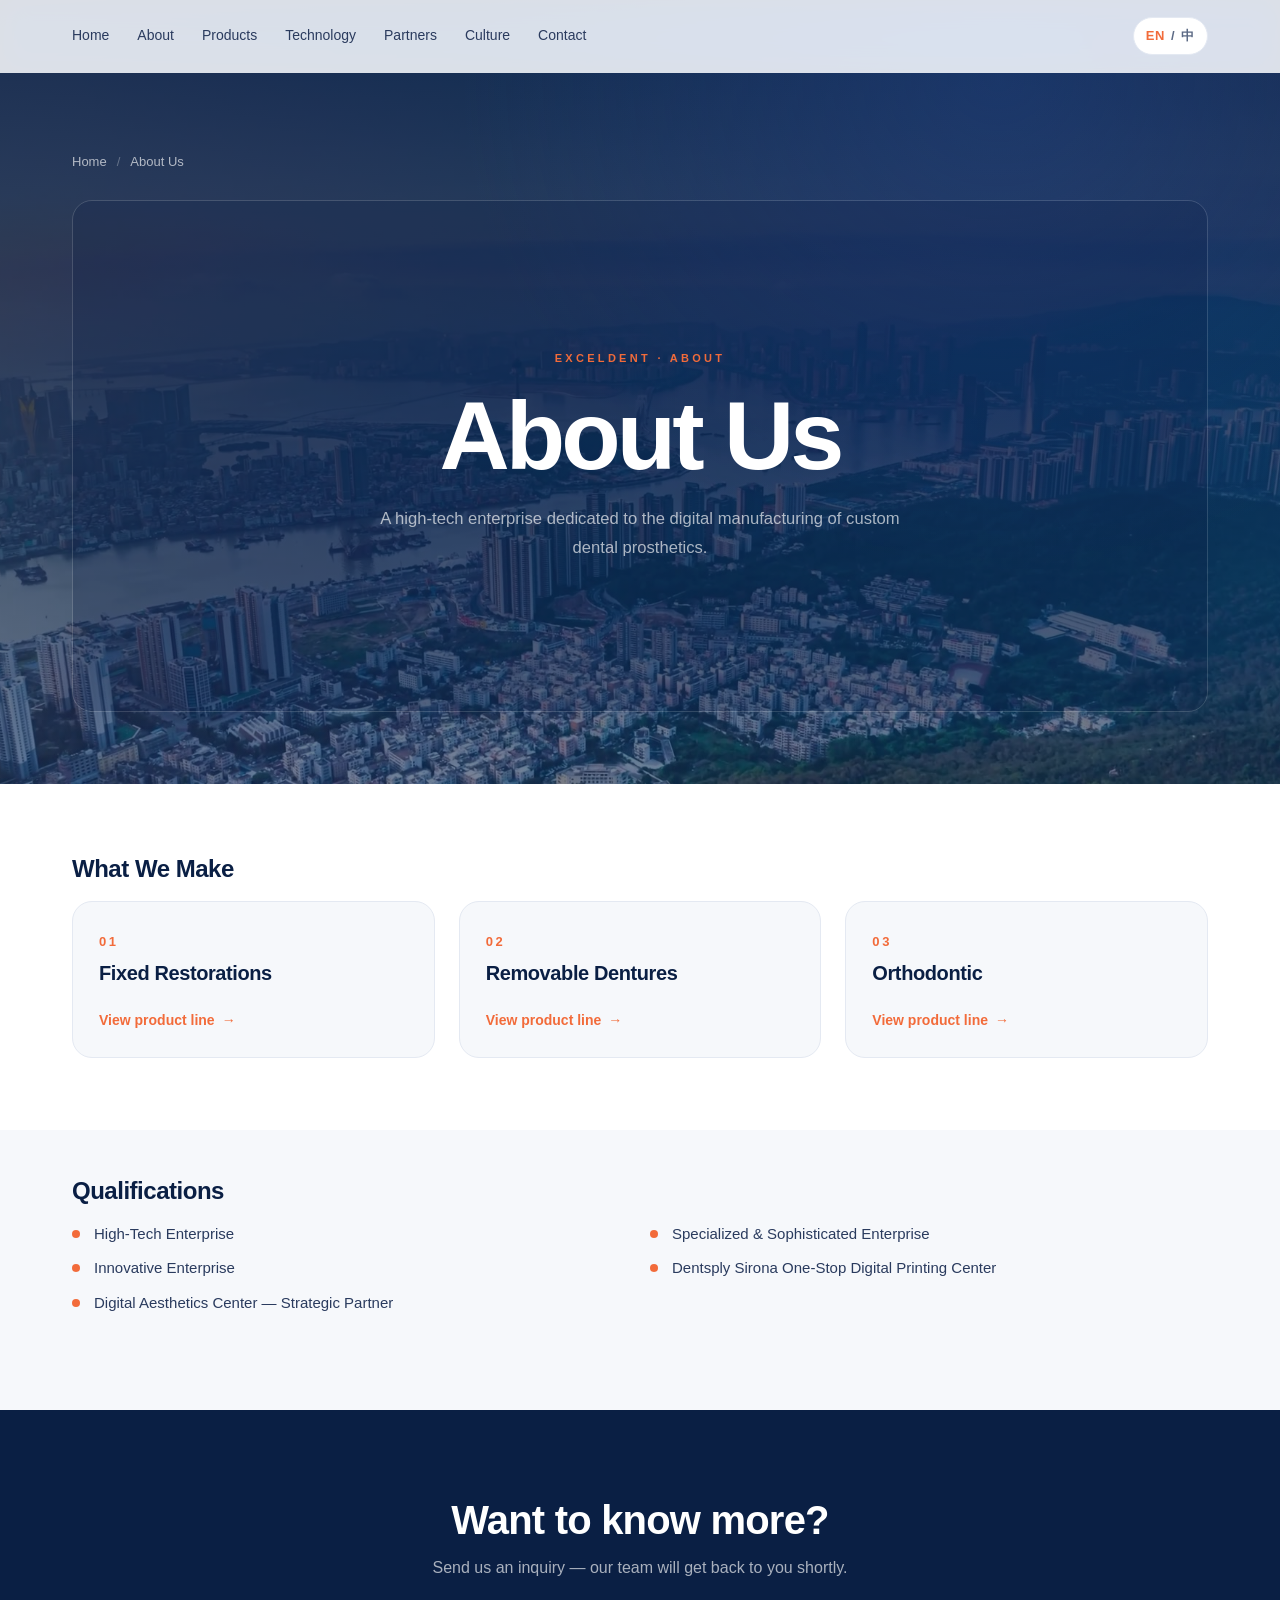
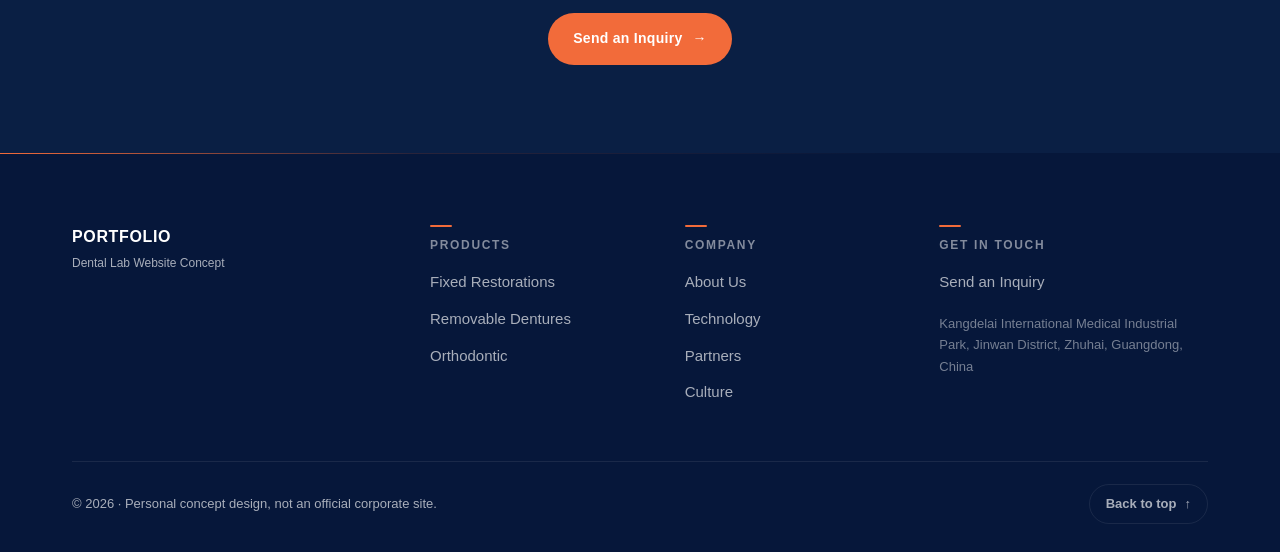
==== commit 4203d612: "portfolio: 移除导航与页脚品牌标识（钻石logo+EXCELDENT字样），页脚版权行改为个人概念设计非官方声明，meta描述中性化" ====
--- a/about.html
+++ b/about.html
@@ -23,15 +23,6 @@
   <!-- ========== Header（与首页一致） ========== -->
   <header class="site-header" id="site-header">
     <div class="container nav">
-      <a href="index.html" class="logo" aria-label="EXCELDENT Dental Lab">
-        <span class="logo-mark" aria-hidden="true">
-          <img src="assets/brand/diamond-logo.png" alt="" width="34" height="33" />
-        </span>
-        <span class="logo-text">
-          <span class="logo-name">EXCELDENT</span>
-          <span class="logo-sub" data-en="DENTAL LAB" data-cn="口腔实验室">DENTAL LAB</span>
-        </span>
-      </a>
 
       <nav class="nav-links" aria-label="Primary">
         <a href="index.html" data-en="Home" data-cn="首页">Home</a>
@@ -146,12 +137,9 @@
       <div class="footer-top">
         <div class="footer-col footer-col--brand">
           <div class="footer-brand">
-            <span class="logo-mark" aria-hidden="true">
-              <img src="assets/brand/diamond-logo.png" alt="" width="30" height="29" />
-            </span>
             <div>
-              <div class="footer-name">EXCELDENT</div>
-              <div class="footer-sub" data-en="Dental Lab — Established 2019" data-cn="口腔实验室 — 始于 2019">Dental Lab — Established 2019</div>
+              <div class="footer-name">PORTFOLIO</div>
+              <div class="footer-sub" data-en="Dental Lab Website Concept" data-cn="企业官网概念设计">Dental Lab Website Concept</div>
             </div>
           </div>
         </div>
@@ -185,7 +173,7 @@
       </div>
 
       <div class="footer-bottom">
-        <div class="footer-text" data-en="© 2026 EXCELDENT Dental Technology Development Co., Ltd." data-cn="© 2026 珠海优里卡齿科技术开发有限公司">© 2026 EXCELDENT Dental Technology Development Co., Ltd.</div>
+        <div class="footer-text" data-en="© 2026 · Personal concept design, not an official corporate site." data-cn="© 2026 · 个人概念设计，非企业官方站点">© 2026 · Personal concept design, not an official corporate site.</div>
         <button class="footer-top-btn" id="footer-top-btn" type="button">
           <span data-en="Back to top" data-cn="返回顶部">Back to top</span>
           <span class="footer-top-arrow" aria-hidden="true">↑</span>
--- a/styles.css
+++ b/styles.css
@@ -120,33 +120,6 @@
   justify-content: space-between;
   height: 72px;
   gap: 24px;
-}
-.logo {
-  display: flex;
-  align-items: center;
-  gap: 12px;
-  color: var(--navy-900);
-}
-.logo-mark {
-  color: var(--orange);
-  display: inline-flex;
-}
-.logo-text {
-  display: flex;
-  flex-direction: column;
-  line-height: 1;
-}
-.logo-name {
-  font-weight: 900;
-  letter-spacing: 0.04em;
-  font-size: 16px;
-  color: var(--navy-900);
-}
-.logo-sub {
-  font-size: 9px;
-  letter-spacing: 0.3em;
-  color: var(--muted);
-  margin-top: 4px;
 }
 .nav-links {
   display: flex;
@@ -638,94 +611,15 @@
 }
 .product-card:hover::before { transform: scaleX(1); }
 .product-visual {
-  aspect-ratio: 4/3;
-  position: relative;
+  /* 16:8.5：承接大类名称的深蓝标题带，比例参考产品页占位框 */
+  aspect-ratio: 16 / 8.5;
+  position: relative;
+  display: flex;
+  align-items: center;
+  justify-content: center;
   background: linear-gradient(135deg, var(--navy-900) 0%, var(--navy-700) 100%);
   overflow: hidden;
 }
-.product-visual::before {
-  content: '';
-  position: absolute;
-  inset: 0;
-  background-image:
-    linear-gradient(rgba(255, 255, 255, 0.06) 1px, transparent 1px),
-    linear-gradient(90deg, rgba(255, 255, 255, 0.06) 1px, transparent 1px);
-  background-size: 32px 32px;
-  mask-image: radial-gradient(circle at 70% 30%, #000 20%, transparent 70%);
-  -webkit-mask-image: radial-gradient(circle at 70% 30%, #000 20%, transparent 70%);
-}
-.product-visual--1 .product-glyph {
-  position: absolute; inset: 0; margin: auto;
-  width: 100px; height: 100px;
-  background: linear-gradient(135deg, var(--orange) 0%, #FFA26F 100%);
-  clip-path: polygon(50% 5%, 95% 30%, 95% 70%, 50% 95%, 5% 70%, 5% 30%);
-  box-shadow: 0 20px 60px rgba(242, 107, 58, 0.4);
-}
-.product-visual--2 .product-glyph {
-  position: absolute; inset: 0; margin: auto;
-  width: 120px; height: 80px;
-  background: linear-gradient(135deg, #FFFFFF 0%, #EAF0F9 100%);
-  border-radius: 50% 50% 50% 50% / 60% 60% 40% 40%;
-  box-shadow: 0 16px 50px rgba(255, 255, 255, 0.2);
-}
-.product-visual--3 .product-glyph {
-  position: absolute; inset: 0; margin: auto;
-  width: 110px; height: 110px;
-  background: transparent;
-  border: 6px solid var(--orange);
-  border-radius: 50%;
-  box-shadow: 0 0 0 6px rgba(242, 107, 58, 0.25);
-}
-.product-visual--image {
-  display: flex;
-  align-items: center;
-  justify-content: center;
-  padding: 14px;
-}
-.product-visual--image .product-img {
-  display: block;
-  max-width: 100%;
-  max-height: 100%;
-  width: auto;
-  height: auto;
-  object-fit: contain;
-  filter: drop-shadow(0 14px 40px rgba(0, 0, 0, 0.35));
-  transition: transform 0.5s cubic-bezier(0.2, 0.7, 0.2, 1);
-}
-/* 悬停：产品图轻微放大上浮 */
-.product-card:hover .product-img {
-  transform: scale(1.08) translateY(-4px);
-}
-/* 悬停：正畸卡的圆环标识同步放大 */
-.product-visual--3 .product-glyph {
-  transition: transform 0.5s cubic-bezier(0.2, 0.7, 0.2, 1);
-}
-.product-card:hover .product-visual--3 .product-glyph {
-  transform: scale(1.12);
-}
-/* 高光扫过：一条斜向光带从左划到右（只加在带实拍图的视觉区，
-   正畸卡的 ::after 被中心橙点占用，不能共用） */
-.product-visual--image::after {
-  content: '';
-  position: absolute;
-  top: 0; left: -70%;
-  width: 50%; height: 100%;
-  background: linear-gradient(100deg, transparent, rgba(255, 255, 255, 0.16), transparent);
-  transform: skewX(-18deg);
-  pointer-events: none;
-}
-.product-card:hover .product-visual--image::after {
-  left: 130%;
-  transition: left 0.7s ease;
-}
-.product-visual--3::after {
-  content: '';
-  position: absolute; top: 50%; left: 50%;
-  transform: translate(-50%, -50%);
-  width: 50px; height: 50px;
-  background: var(--orange);
-  border-radius: 50%;
-}
 .product-meta {
   padding: 28px 28px 32px;
   display: flex;
@@ -733,12 +627,19 @@
   flex: 1;
 }
 .product-title {
+  /* 标题已移入深蓝标题带，作为大类名称居中显示 */
+  position: relative;
+  z-index: 1;
+  padding: 0 20px;
+  text-align: center;
   font-size: 22px;
-  font-weight: 800;
-  color: var(--ink);
+  line-height: 1.4;
+  font-weight: 700;
+  letter-spacing: 0.1em;
+  color: rgba(255, 255, 255, 0.94);
 }
 .product-text {
-  margin-top: 12px;
+  margin-top: 0;
   color: var(--muted);
   font-size: 15px;
   line-height: 1.6;
@@ -831,16 +732,6 @@
   color: var(--on-dark-muted);
 }
 .pd-main { background: var(--bg-alt); padding: 48px 0 96px; }
-.pd-note {
-  background: #FFF4EE;
-  border: 1px solid rgba(242, 107, 58, 0.35);
-  color: #9A4A22;
-  padding: 14px 18px;
-  border-radius: 12px;
-  font-size: 13px;
-  line-height: 1.55;
-  margin-bottom: 32px;
-}
 .pd-grid {
   display: grid;
   grid-template-columns: repeat(3, 1fr);
@@ -862,7 +753,7 @@
    换真图时把 .pd-ph 整块换成 <img> 即可，其余结构无需改动 */
 .pd-ph {
   position: relative;
-  aspect-ratio: 4 / 3;
+  aspect-ratio: 16 / 10;
   width: 100%;
   display: flex;
   align-items: center;
@@ -870,24 +761,17 @@
   overflow: hidden;
   background: linear-gradient(160deg, var(--navy-900) 0%, var(--navy-700) 100%);
 }
-.pd-ph::after {
-  content: '';
-  position: absolute; inset: 0;
-  background-image:
-    linear-gradient(rgba(255, 255, 255, 0.05) 1px, transparent 1px),
-    linear-gradient(90deg, rgba(255, 255, 255, 0.05) 1px, transparent 1px);
-  background-size: 26px 26px;
-  mask-image: radial-gradient(circle at 50% 45%, #000 15%, transparent 70%);
-  -webkit-mask-image: radial-gradient(circle at 50% 45%, #000 15%, transparent 70%);
-}
 .pd-ph .ph-mark {
   position: relative;
   z-index: 1;
-  padding: 0 18px;
+  max-width: 100%;
+  padding: 0 20px;
   text-align: center;
-  font-size: 15px;
+  font-size: 19px;
+  line-height: 1.4;
   font-weight: 700;
-  letter-spacing: 0.1em;
+  letter-spacing: 0.06em;
+  overflow-wrap: break-word;
   color: rgba(255, 255, 255, 0.92);
 }
 .pd-ph .ph-tag {
@@ -1047,12 +931,6 @@
   line-height: 1.6;
   color: var(--muted);
 }
-.process-note {
-  margin-top: 28px;
-  text-align: center;
-  font-size: 12px;
-  color: var(--muted);
-}
 
 /* ================================================================
    About page (about.html)
@@ -1200,11 +1078,6 @@
   background: var(--orange);
   border-radius: 50%;
 }
-.ab-pending {
-  margin-top: 16px;
-  font-size: 12px;
-  color: var(--muted);
-}
 .pd-item-link {
   display: inline-flex;
   align-items: center;
@@ -1236,55 +1109,40 @@
   display: grid;
   grid-template-columns: 1fr 1fr;
   gap: 64px;
-  align-items: center;
+  /* 去掉 align-items:center：左卡随右列双图拉伸，两列严格等高 */
   margin-top: 24px;
 }
 .tech-feature-media {
-  aspect-ratio: 1;
+  /* 高度随右列两张 4:3 图拉伸（桌面 536×820），cover 仅裁 ~7% 宽度 */
   background: var(--bg-dark-2);
   border-radius: var(--r-lg);
   border: 1px solid var(--line-dark);
   position: relative;
   overflow: hidden;
-  display: flex;
-  align-items: center;
-  justify-content: center;
-}
-.tech-feature-canvas {
-  position: relative;
-  width: 80%;
-  aspect-ratio: 1;
-}
-.orbit {
-  position: absolute;
-  border: 1px dashed rgba(255, 255, 255, 0.12);
-  border-radius: 50%;
-  top: 50%; left: 50%;
-  transform: translate(-50%, -50%);
-}
-.orbit-1 { width: 60%; height: 60%; animation: spin 30s linear infinite; }
-.orbit-2 { width: 80%; height: 80%; animation: spin 45s linear infinite reverse; }
-.orbit-3 { width: 100%; height: 100%; animation: spin 60s linear infinite; }
-.orbit::after {
-  content: '';
-  position: absolute;
-  top: -4px; left: 50%;
-  width: 8px; height: 8px;
-  background: var(--orange);
-  border-radius: 50%;
-  box-shadow: 0 0 12px var(--orange);
-}
-.orbit-center {
-  position: absolute;
-  top: 50%; left: 50%;
-  transform: translate(-50%, -50%);
-  width: 24%; height: 24%;
-  background: radial-gradient(circle, var(--orange) 0%, var(--orange-d) 100%);
-  border-radius: 50%;
-  box-shadow: 0 0 60px var(--orange);
-}
-@keyframes spin { to { transform: translate(-50%, -50%) rotate(360deg); } }
-@keyframes spin { from { transform: translate(-50%, -50%) rotate(0deg); } }
+}
+.tech-media-pair {
+  display: grid;
+  grid-auto-rows: auto;
+  gap: 16px;
+}
+.tech-media-tile {
+  position: relative;
+  overflow: hidden;
+  border-radius: var(--r-lg);
+  border: 1px solid var(--line-dark);
+  background: var(--bg-dark-2);
+  aspect-ratio: 4 / 3;
+}
+.tech-media-tile .tech-feature-img { object-position: center top; }
+.tech-feature-caption { margin-top: 44px; }
+.tech-feature-img {
+  position: absolute;
+  inset: 0;
+  width: 100%;
+  height: 100%;
+  object-fit: cover;
+  object-position: center;
+}
 .tech-feature-tag {
   display: inline-block;
   font-size: 12px;
@@ -1675,12 +1533,6 @@
 .form-field select option:checked {
   background: var(--navy-700);
   color: var(--orange);
-}
-.form-note {
-  font-size: 12px;
-  color: var(--on-dark-muted);
-  text-align: center;
-  margin-top: 4px;
 }
 
 /* ---- Field validation errors ---- */
@@ -1884,6 +1736,7 @@
   .stat-card:nth-child(2) { border-bottom: 1px solid var(--line); }
   .pillars, .product-grid, .culture-grid { grid-template-columns: 1fr; }
   .tech-feature { grid-template-columns: 1fr; gap: 40px; }
+  .tech-feature-media { aspect-ratio: 3 / 4; }
   .tech-secondary { grid-template-columns: 1fr; }
   .contact-grid { grid-template-columns: 1fr; gap: 32px; }
   .form-row { grid-template-columns: 1fr; }
@@ -2119,3 +1972,59 @@
     radial-gradient(60% 90% at 78% 10%, rgba(31, 70, 144, 0.35) 0%, transparent 70%),
     linear-gradient(180deg, rgba(10, 31, 68, 0.94) 0%, rgba(10, 31, 68, 0.82) 45%, rgba(10, 31, 68, 0.55) 100%);
 }
+
+/* ===== 产品详情浮层：实拍图 ===== */
+.dt-hero.has-img {
+  display: grid;
+  grid-template-columns: 1fr 360px;
+  gap: 26px;
+  align-items: center;
+  padding-right: 76px; /* 给关闭按钮留位 */
+}
+.dt-visual {
+  display: none;
+}
+.dt-hero.has-img .dt-visual {
+  display: flex;
+  align-items: center;
+  justify-content: center;
+  aspect-ratio: 4 / 3;
+  background: none;
+  border: 0;
+  border-radius: 0;
+  overflow: visible;
+}
+/* 图片四边羽化 + lighten 混合：暗底透出深蓝头，产品主体自然浮现 */
+.dt-visual img {
+  display: block;
+  max-width: 100%;
+  max-height: 100%;
+  width: auto;
+  height: auto;
+  object-fit: contain;
+  mix-blend-mode: lighten;
+  -webkit-mask-image:
+    linear-gradient(to right, transparent 0%, #000 3%, #000 97%, transparent 100%),
+    linear-gradient(to bottom, transparent 0%, #000 3%, #000 97%, transparent 100%);
+  mask-image:
+    linear-gradient(to right, transparent 0%, #000 3%, #000 97%, transparent 100%),
+    linear-gradient(to bottom, transparent 0%, #000 3%, #000 97%, transparent 100%);
+  -webkit-mask-composite: source-in;
+  mask-composite: intersect;
+  -webkit-mask-repeat: no-repeat;
+  mask-repeat: no-repeat;
+  -webkit-mask-size: 100% 100%;
+  mask-size: 100% 100%;
+}
+@media (max-width: 960px) {
+  .dt-hero.has-img { grid-template-columns: 1fr; padding-right: 28px; }
+  .dt-hero.has-img .dt-visual { order: -1; max-width: 320px; }
+}
+
+/* 少数原图自带浅灰底的照片（如个性种植基台）：缩小 + 径向淡出，避免露出矩形底 */
+.dt-visual img.is-soft {
+  max-width: 84%;
+  max-height: 84%;
+  -webkit-mask-image: radial-gradient(ellipse 62% 62% at 50% 50%, #000 42%, transparent 76%);
+  mask-image: radial-gradient(ellipse 62% 62% at 50% 50%, #000 42%, transparent 76%);
+}
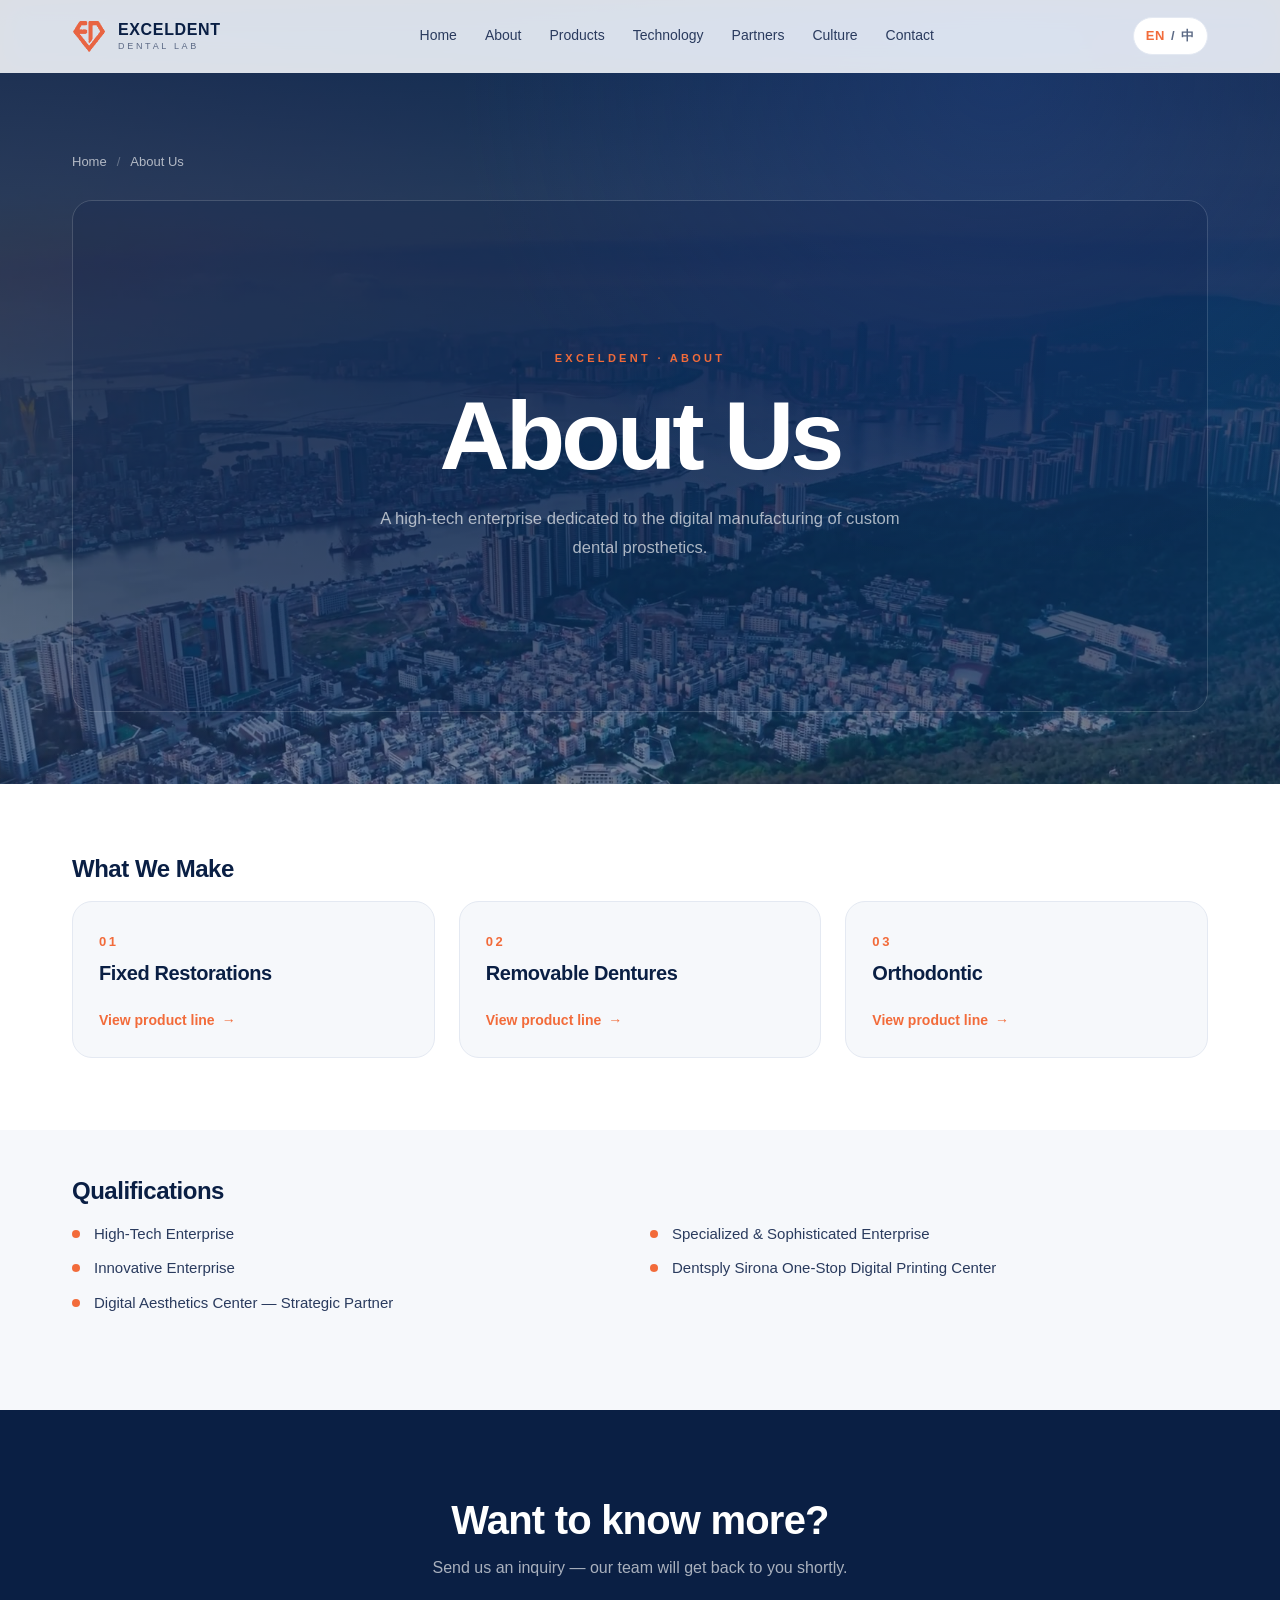
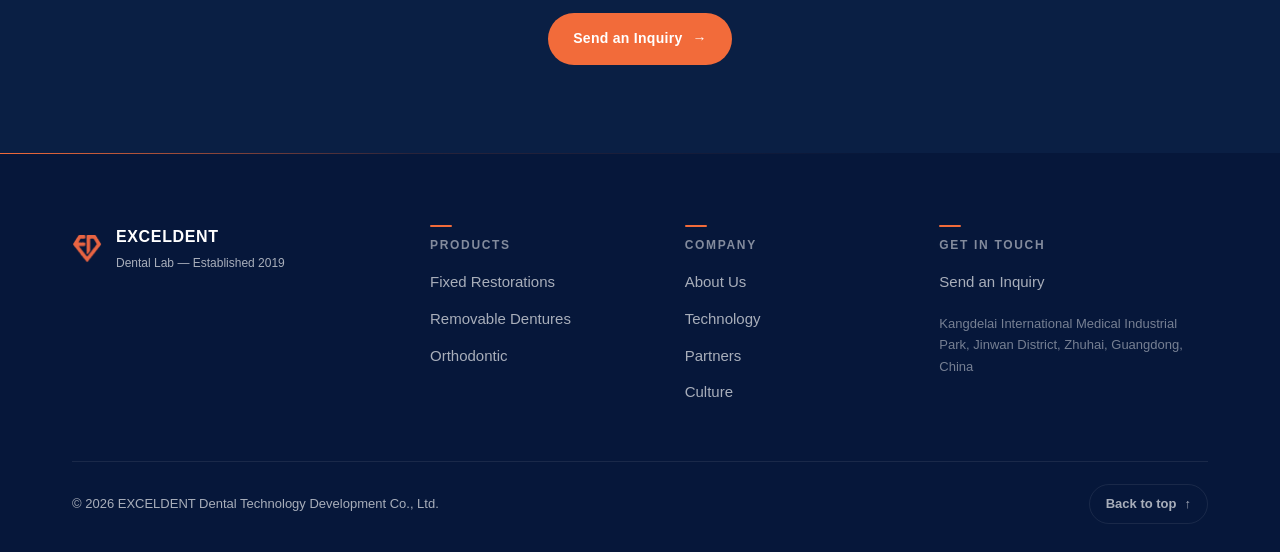
==== commit 6492b5c6: "Revert "portfolio: 移除导航与页脚品牌标识（钻石logo+EXCELDENT字样），页脚版权行改为个人概念设计非官方声明，meta描述中性化" This reverts commit" ====
--- a/about.html
+++ b/about.html
@@ -23,6 +23,15 @@
   <!-- ========== Header（与首页一致） ========== -->
   <header class="site-header" id="site-header">
     <div class="container nav">
+      <a href="index.html" class="logo" aria-label="EXCELDENT Dental Lab">
+        <span class="logo-mark" aria-hidden="true">
+          <img src="assets/brand/diamond-logo.png" alt="" width="34" height="33" />
+        </span>
+        <span class="logo-text">
+          <span class="logo-name">EXCELDENT</span>
+          <span class="logo-sub" data-en="DENTAL LAB" data-cn="口腔实验室">DENTAL LAB</span>
+        </span>
+      </a>
 
       <nav class="nav-links" aria-label="Primary">
         <a href="index.html" data-en="Home" data-cn="首页">Home</a>
@@ -137,9 +146,12 @@
       <div class="footer-top">
         <div class="footer-col footer-col--brand">
           <div class="footer-brand">
+            <span class="logo-mark" aria-hidden="true">
+              <img src="assets/brand/diamond-logo.png" alt="" width="30" height="29" />
+            </span>
             <div>
-              <div class="footer-name">PORTFOLIO</div>
-              <div class="footer-sub" data-en="Dental Lab Website Concept" data-cn="企业官网概念设计">Dental Lab Website Concept</div>
+              <div class="footer-name">EXCELDENT</div>
+              <div class="footer-sub" data-en="Dental Lab — Established 2019" data-cn="口腔实验室 — 始于 2019">Dental Lab — Established 2019</div>
             </div>
           </div>
         </div>
@@ -173,7 +185,7 @@
       </div>
 
       <div class="footer-bottom">
-        <div class="footer-text" data-en="© 2026 · Personal concept design, not an official corporate site." data-cn="© 2026 · 个人概念设计，非企业官方站点">© 2026 · Personal concept design, not an official corporate site.</div>
+        <div class="footer-text" data-en="© 2026 EXCELDENT Dental Technology Development Co., Ltd." data-cn="© 2026 珠海优里卡齿科技术开发有限公司">© 2026 EXCELDENT Dental Technology Development Co., Ltd.</div>
         <button class="footer-top-btn" id="footer-top-btn" type="button">
           <span data-en="Back to top" data-cn="返回顶部">Back to top</span>
           <span class="footer-top-arrow" aria-hidden="true">↑</span>
--- a/styles.css
+++ b/styles.css
@@ -120,6 +120,33 @@
   justify-content: space-between;
   height: 72px;
   gap: 24px;
+}
+.logo {
+  display: flex;
+  align-items: center;
+  gap: 12px;
+  color: var(--navy-900);
+}
+.logo-mark {
+  color: var(--orange);
+  display: inline-flex;
+}
+.logo-text {
+  display: flex;
+  flex-direction: column;
+  line-height: 1;
+}
+.logo-name {
+  font-weight: 900;
+  letter-spacing: 0.04em;
+  font-size: 16px;
+  color: var(--navy-900);
+}
+.logo-sub {
+  font-size: 9px;
+  letter-spacing: 0.3em;
+  color: var(--muted);
+  margin-top: 4px;
 }
 .nav-links {
   display: flex;
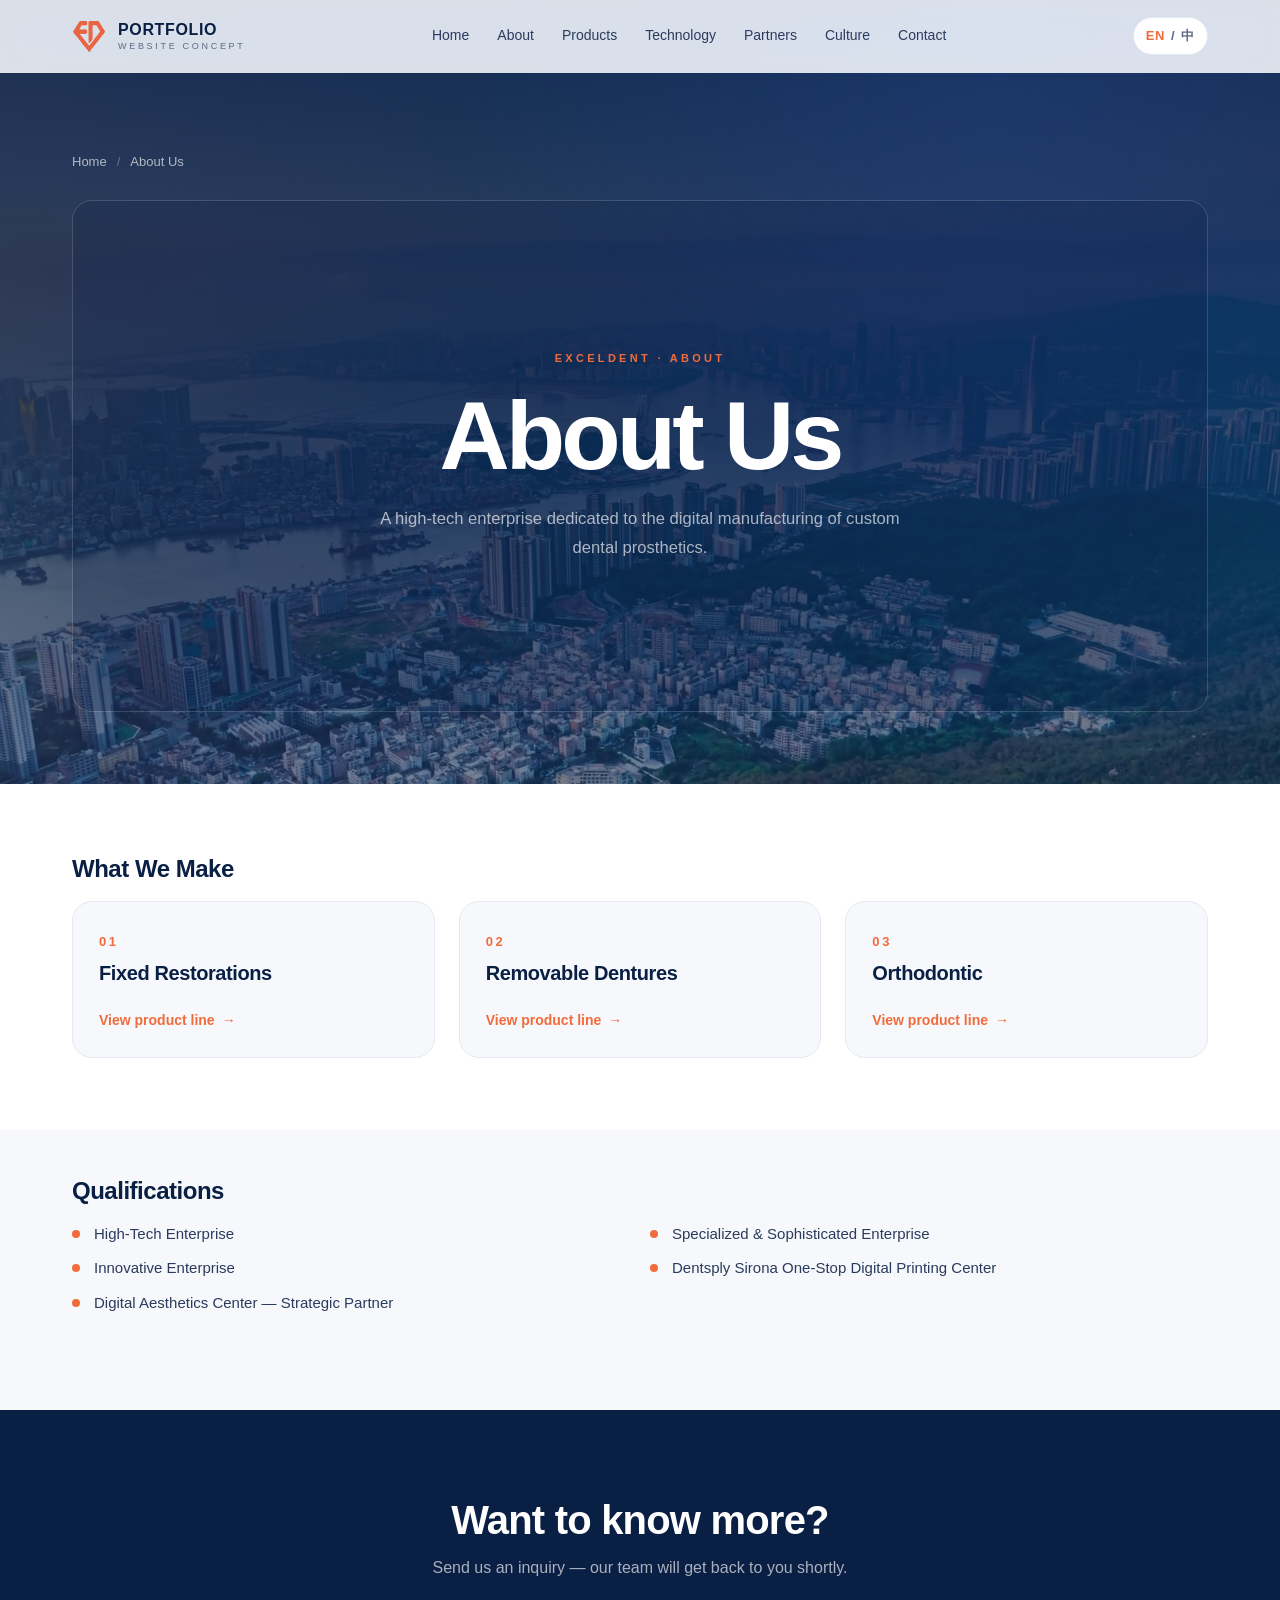
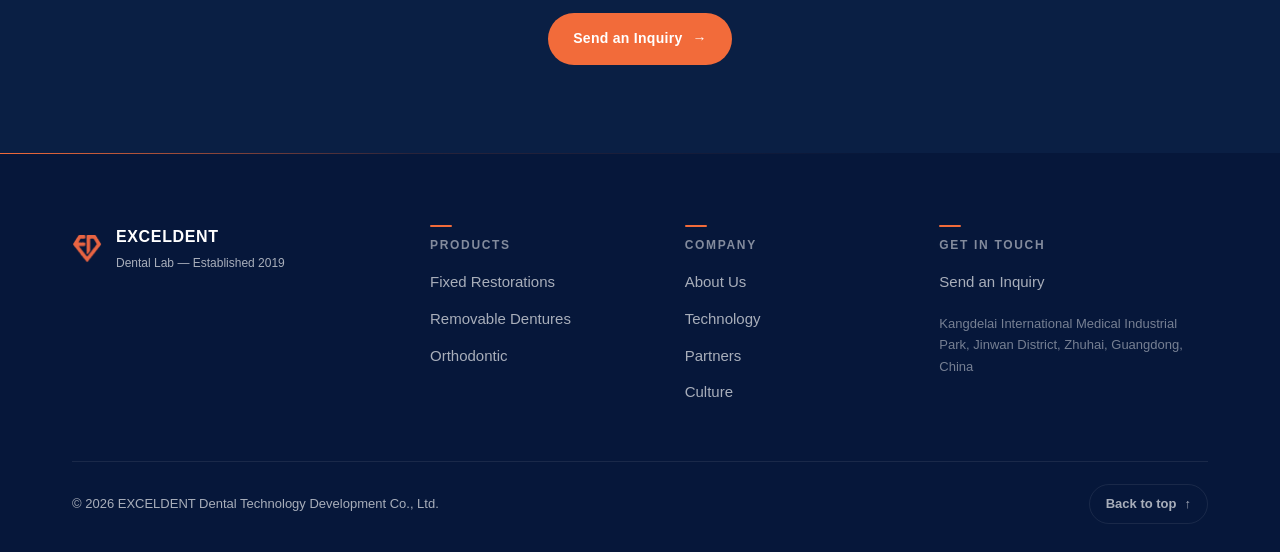
==== commit 325cc6e3: "portfolio: 导航标识改为 PORTFOLIO/个人作品集 + WEBSITE CONCEPT/企业官网概念（双语），移除透明占位favicon" ====
--- a/about.html
+++ b/about.html
@@ -23,13 +23,13 @@
   <!-- ========== Header（与首页一致） ========== -->
   <header class="site-header" id="site-header">
     <div class="container nav">
-      <a href="index.html" class="logo" aria-label="EXCELDENT Dental Lab">
+      <a href="index.html" class="logo" aria-label="Portfolio — Dental Lab Website Concept">
         <span class="logo-mark" aria-hidden="true">
           <img src="assets/brand/diamond-logo.png" alt="" width="34" height="33" />
         </span>
         <span class="logo-text">
-          <span class="logo-name">EXCELDENT</span>
-          <span class="logo-sub" data-en="DENTAL LAB" data-cn="口腔实验室">DENTAL LAB</span>
+          <span class="logo-name" data-en="PORTFOLIO" data-cn="个人作品集">PORTFOLIO</span>
+          <span class="logo-sub" data-en="WEBSITE CONCEPT" data-cn="企业官网概念">WEBSITE CONCEPT</span>
         </span>
       </a>
 
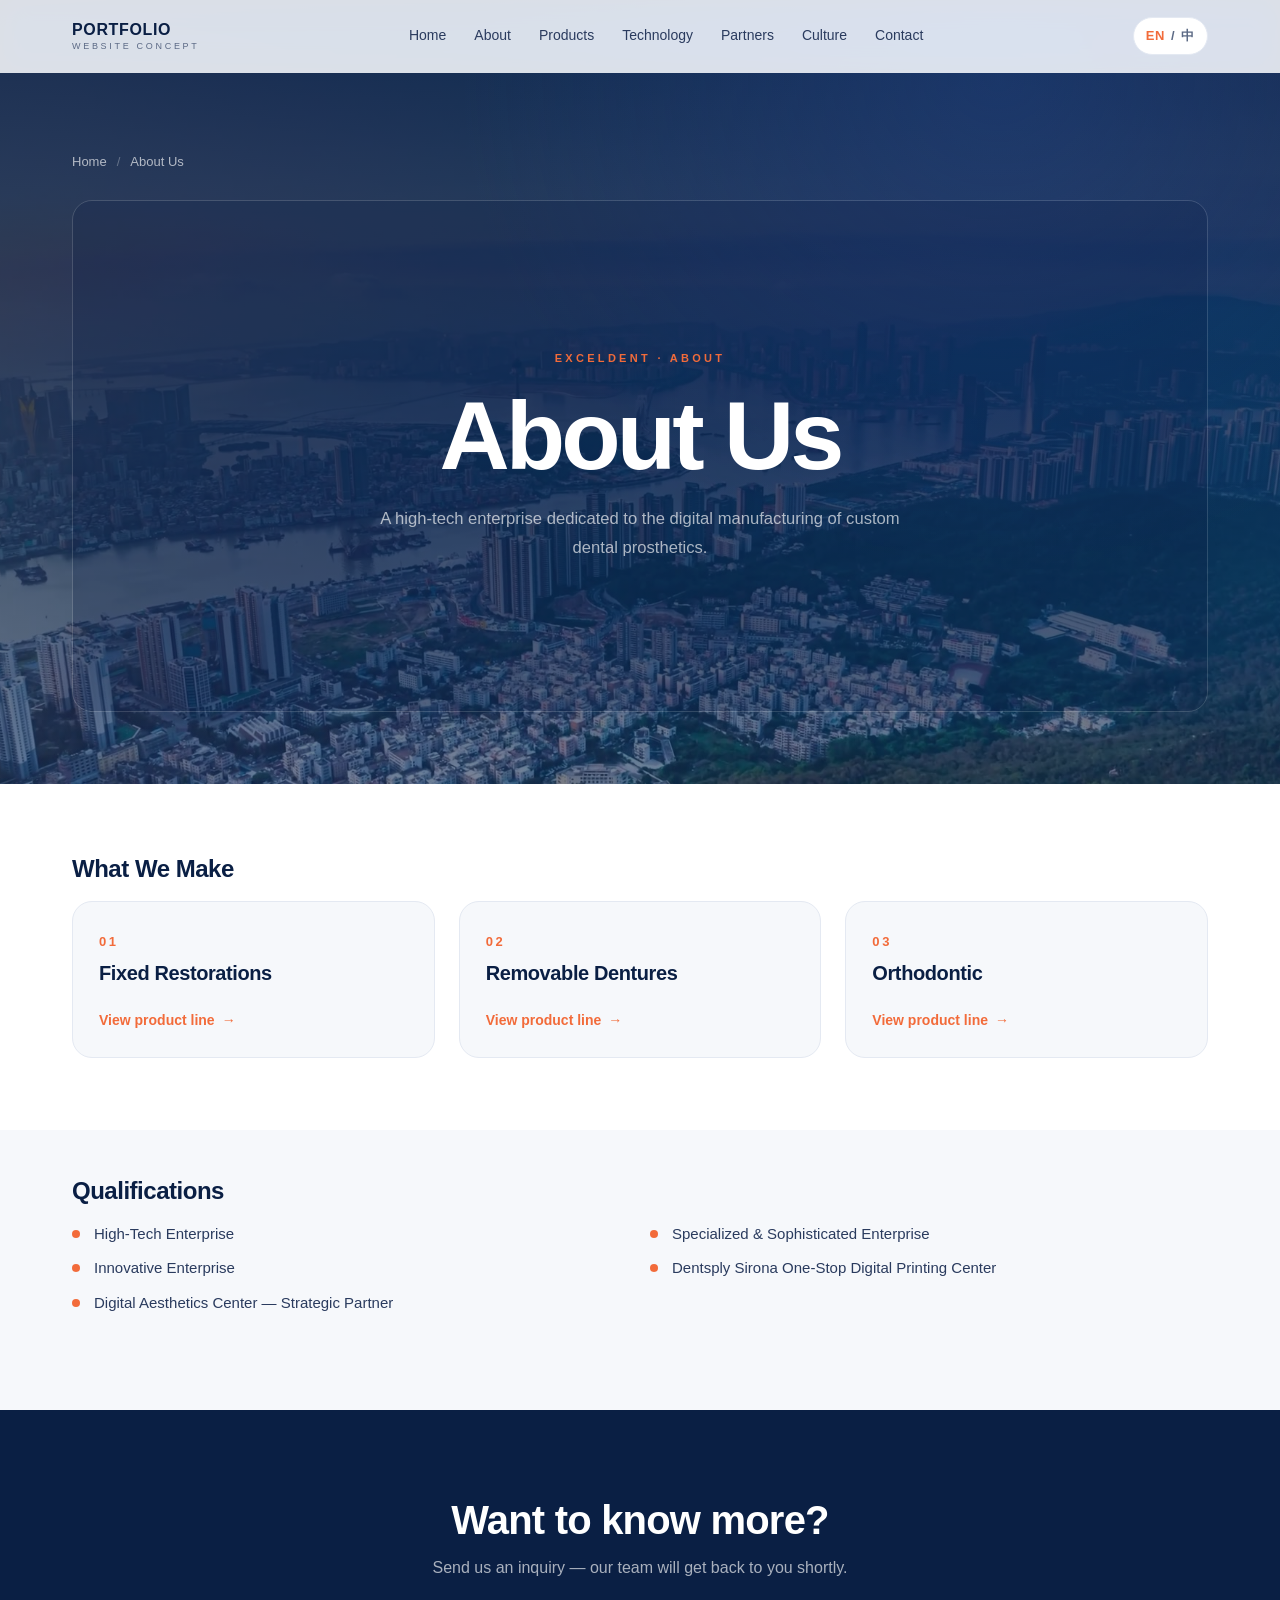
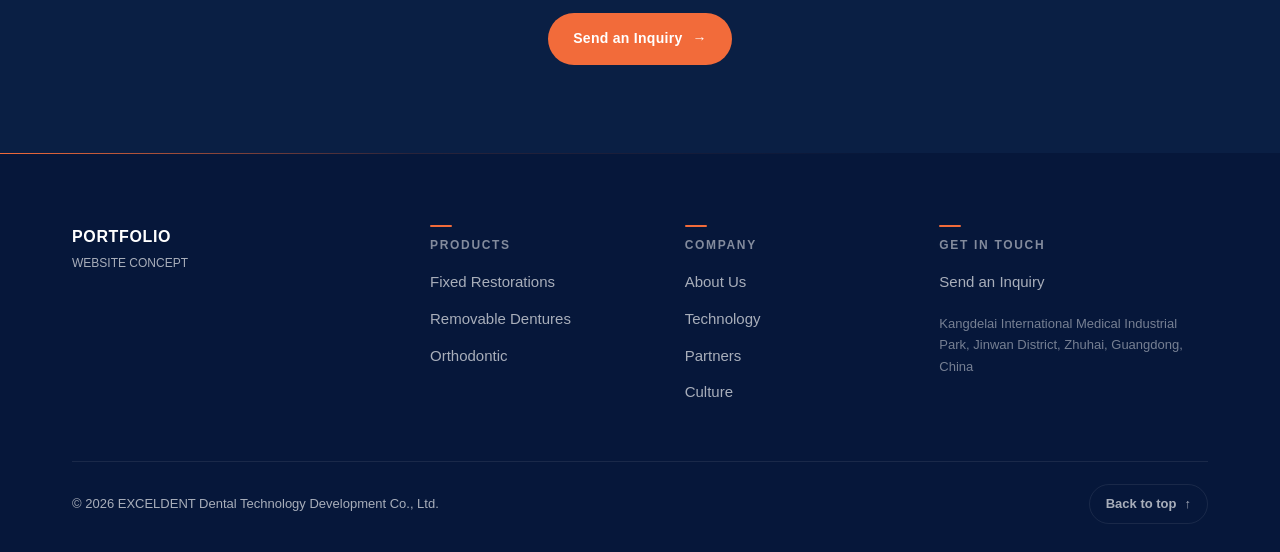
==== commit b5d3b803: "portfolio: 页脚品牌列同步改为 PORTFOLIO/个人作品集 + WEBSITE CONCEPT/企业官网概念（双语），删除导航与页脚钻石logo图" ====
--- a/about.html
+++ b/about.html
@@ -24,9 +24,6 @@
   <header class="site-header" id="site-header">
     <div class="container nav">
       <a href="index.html" class="logo" aria-label="Portfolio — Dental Lab Website Concept">
-        <span class="logo-mark" aria-hidden="true">
-          <img src="assets/brand/diamond-logo.png" alt="" width="34" height="33" />
-        </span>
         <span class="logo-text">
           <span class="logo-name" data-en="PORTFOLIO" data-cn="个人作品集">PORTFOLIO</span>
           <span class="logo-sub" data-en="WEBSITE CONCEPT" data-cn="企业官网概念">WEBSITE CONCEPT</span>
@@ -146,12 +143,9 @@
       <div class="footer-top">
         <div class="footer-col footer-col--brand">
           <div class="footer-brand">
-            <span class="logo-mark" aria-hidden="true">
-              <img src="assets/brand/diamond-logo.png" alt="" width="30" height="29" />
-            </span>
             <div>
-              <div class="footer-name">EXCELDENT</div>
-              <div class="footer-sub" data-en="Dental Lab — Established 2019" data-cn="口腔实验室 — 始于 2019">Dental Lab — Established 2019</div>
+              <div class="footer-name" data-en="PORTFOLIO" data-cn="个人作品集">PORTFOLIO</div>
+              <div class="footer-sub" data-en="WEBSITE CONCEPT" data-cn="企业官网概念">WEBSITE CONCEPT</div>
             </div>
           </div>
         </div>
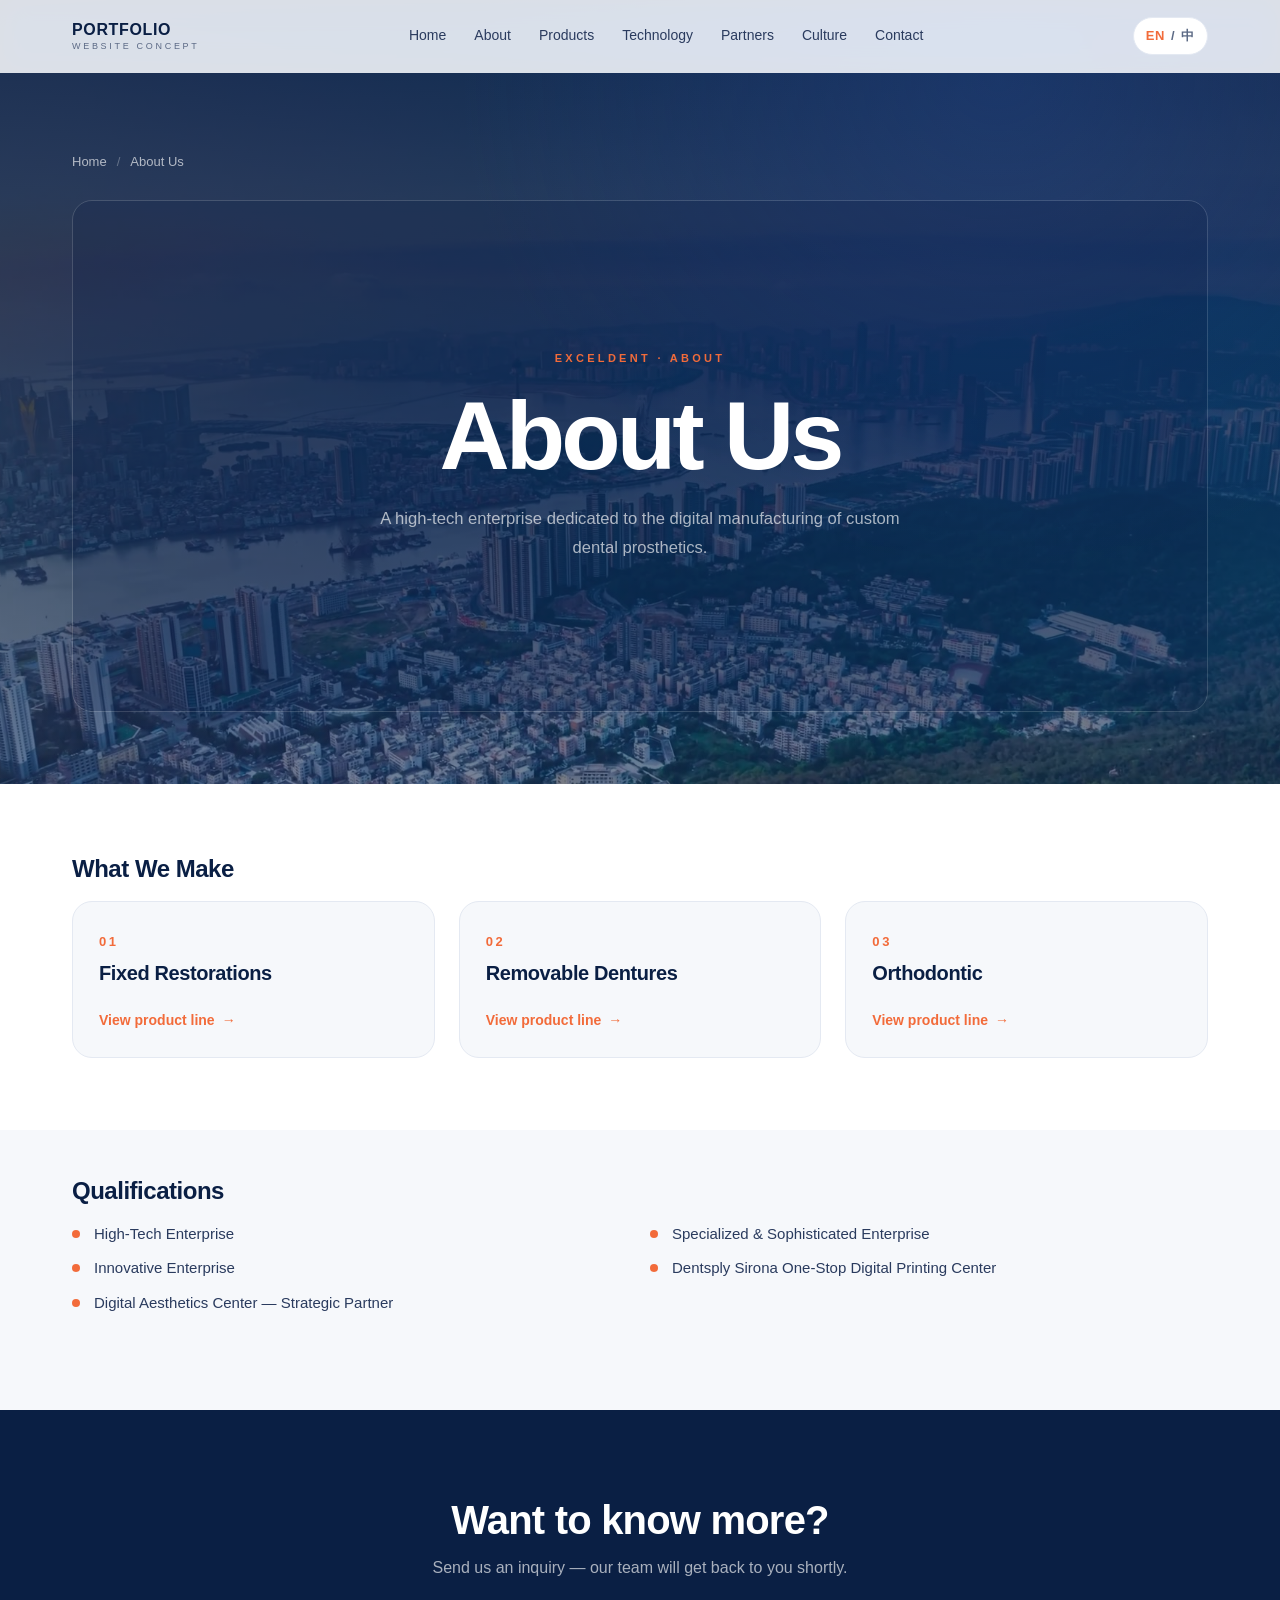
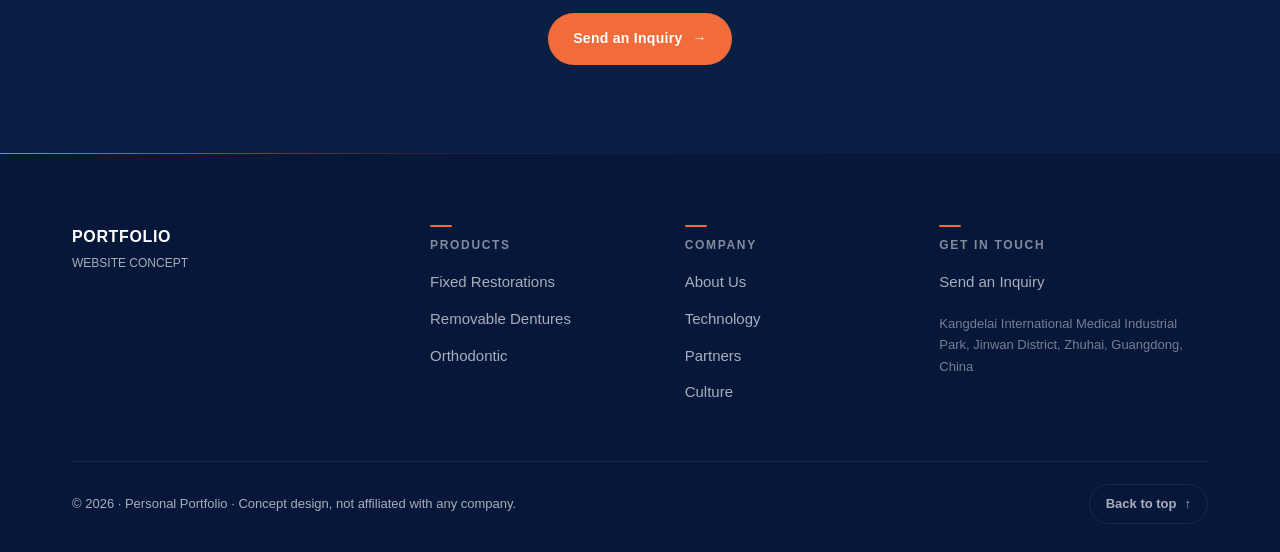
==== commit 010caee3: "portfolio: 页脚版权行脱敏，改为个人作品集概念设计与公司无关表述（双语）" ====
--- a/about.html
+++ b/about.html
@@ -179,7 +179,7 @@
       </div>
 
       <div class="footer-bottom">
-        <div class="footer-text" data-en="© 2026 EXCELDENT Dental Technology Development Co., Ltd." data-cn="© 2026 珠海优里卡齿科技术开发有限公司">© 2026 EXCELDENT Dental Technology Development Co., Ltd.</div>
+        <div class="footer-text" data-en="© 2026 · Personal Portfolio · Concept design, not affiliated with any company." data-cn="© 2026 · 个人作品集 · 概念设计，与任何公司无关">© 2026 · Personal Portfolio · Concept design, not affiliated with any company.</div>
         <button class="footer-top-btn" id="footer-top-btn" type="button">
           <span data-en="Back to top" data-cn="返回顶部">Back to top</span>
           <span class="footer-top-arrow" aria-hidden="true">↑</span>
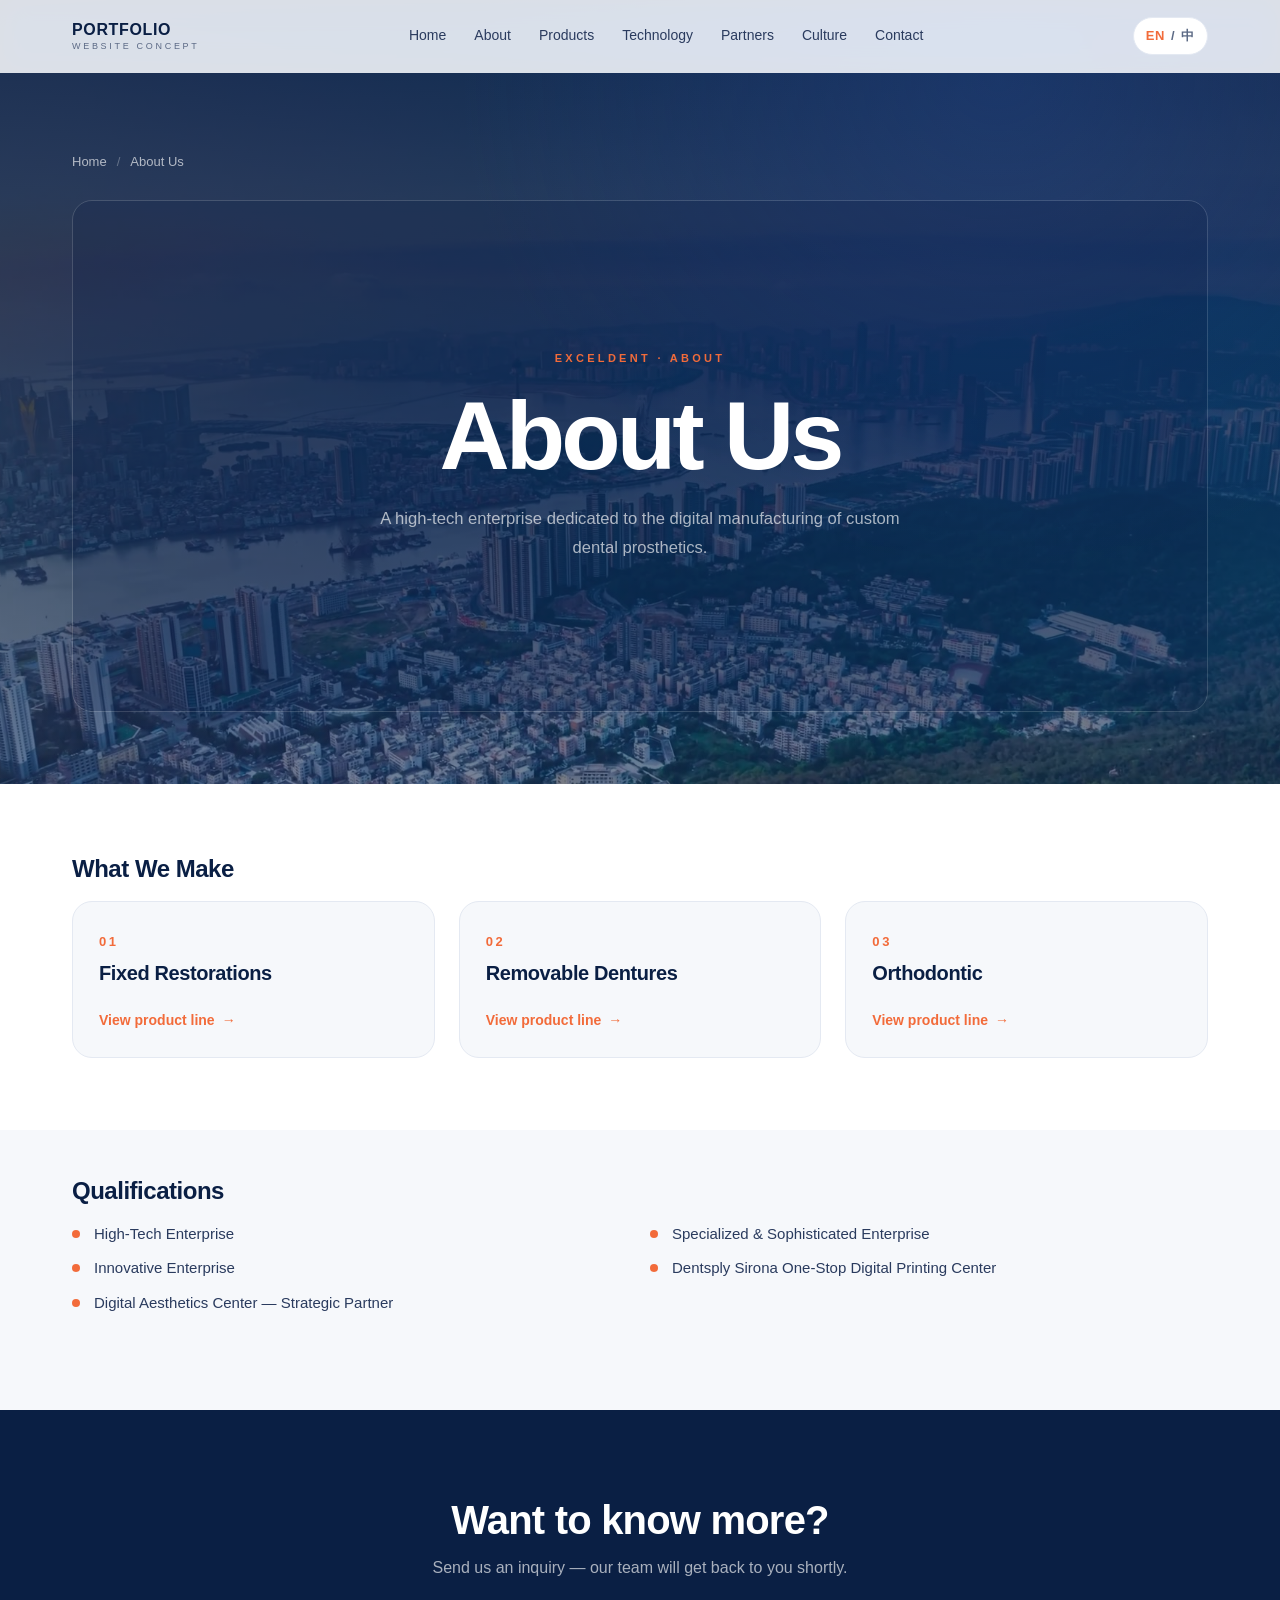
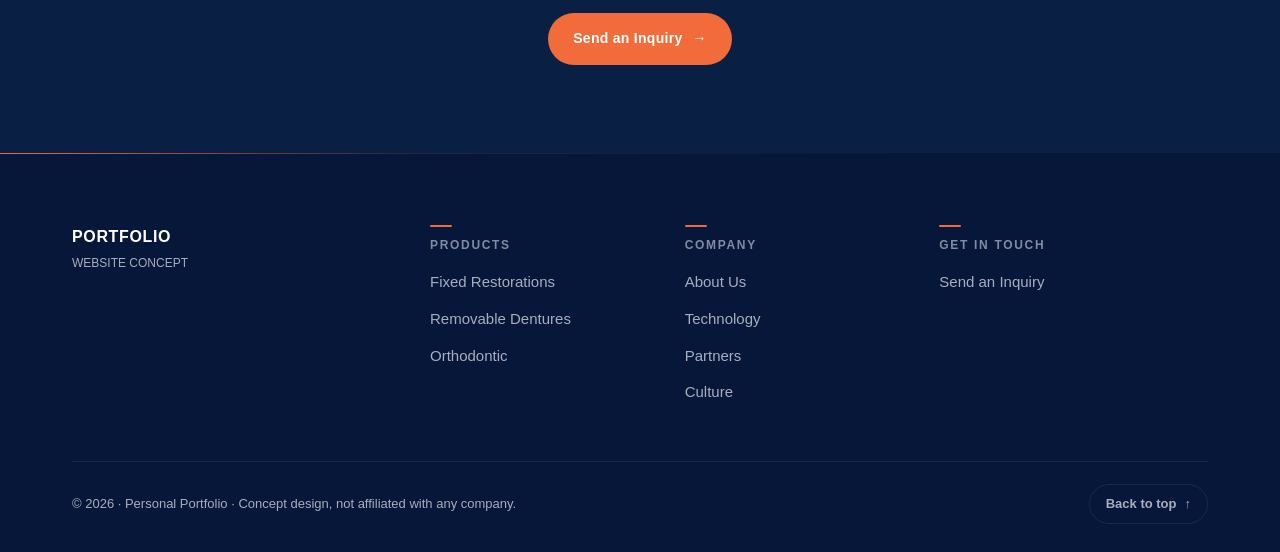
==== commit 0b7bd45c: "portfolio: 删除全站真实地址（页脚三页+首页到访栏改占位+meta描述），联系区三项统一为待补充占位" ====
--- a/about.html
+++ b/about.html
@@ -174,7 +174,6 @@
           <ul class="footer-links">
             <li><a href="index.html#contact" data-en="Send an Inquiry" data-cn="发送询单">Send an Inquiry</a></li>
           </ul>
-          <p class="footer-address" data-en="Kangdelai International Medical Industrial Park, Jinwan District, Zhuhai, Guangdong, China" data-cn="广东省珠海市金湾区康德莱国际医疗产业园">Kangdelai International Medical Industrial Park, Jinwan District, Zhuhai, Guangdong, China</p>
         </div>
       </div>
 
